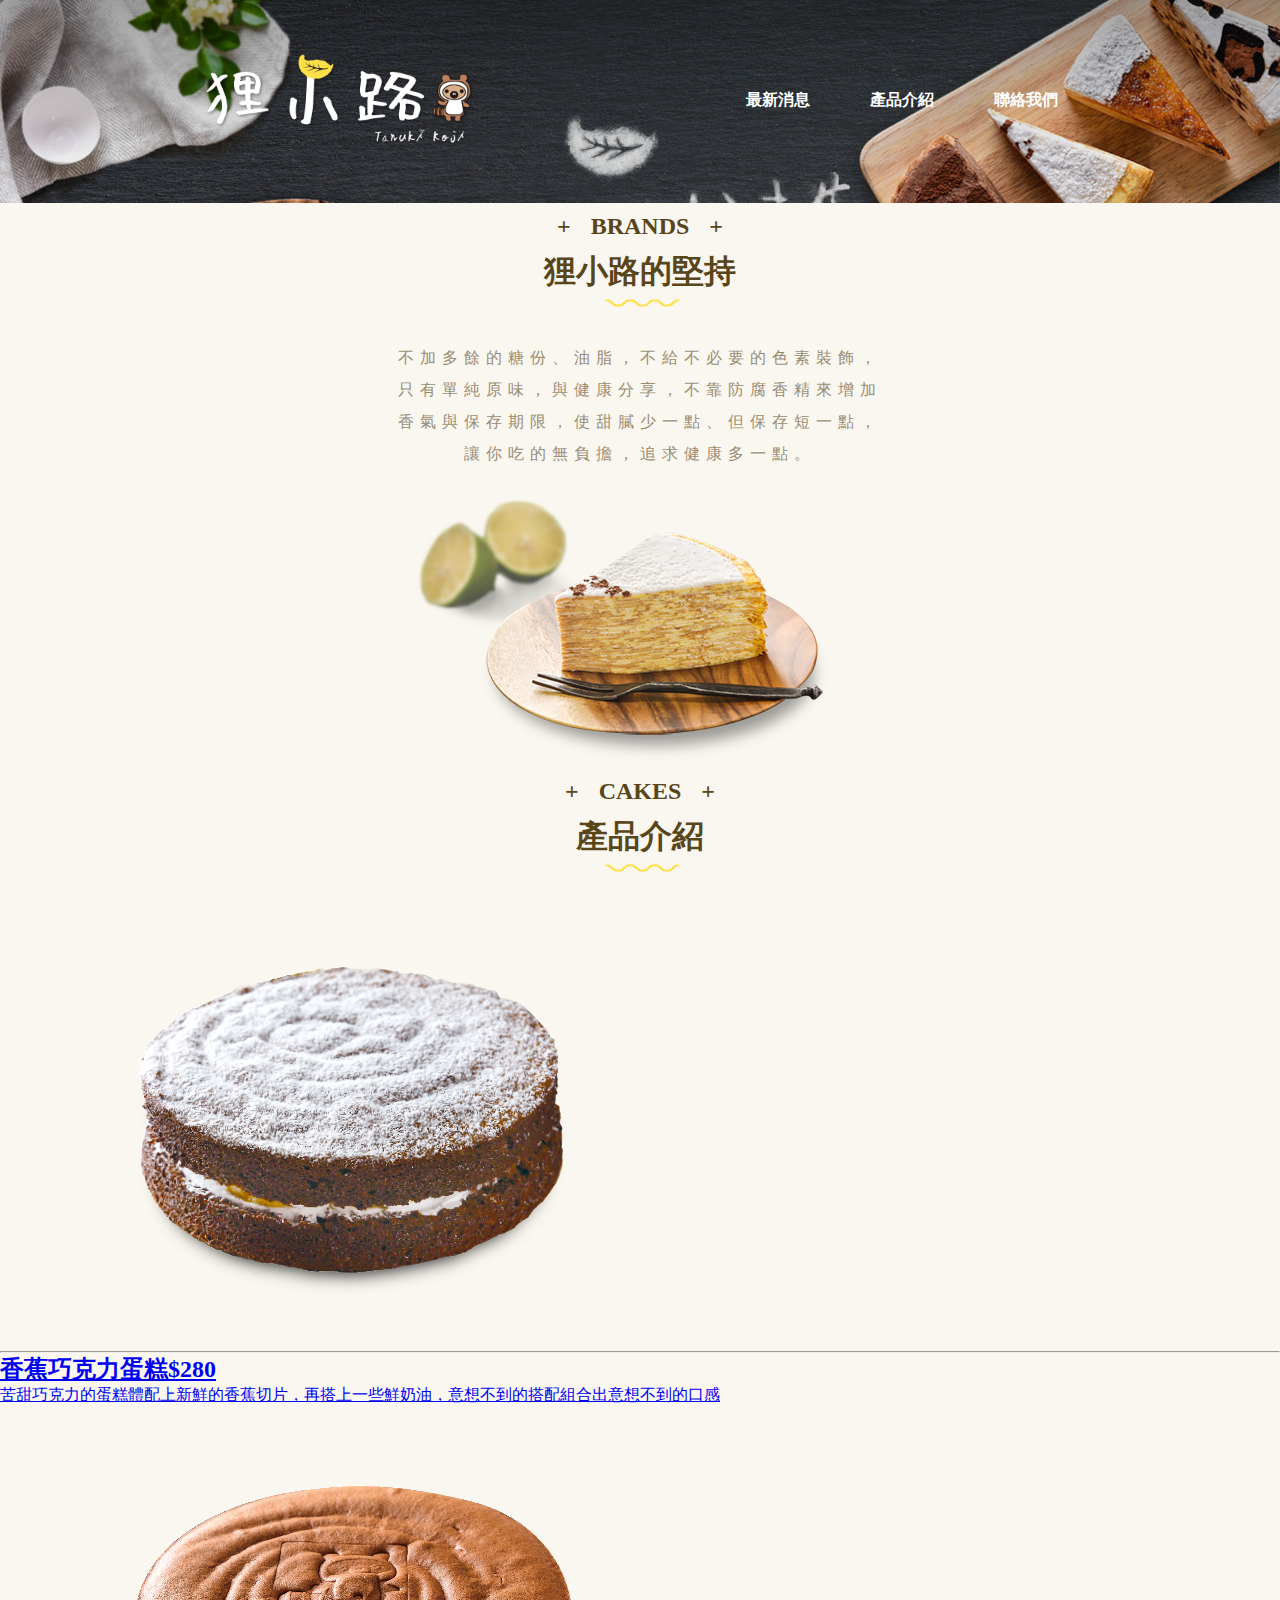
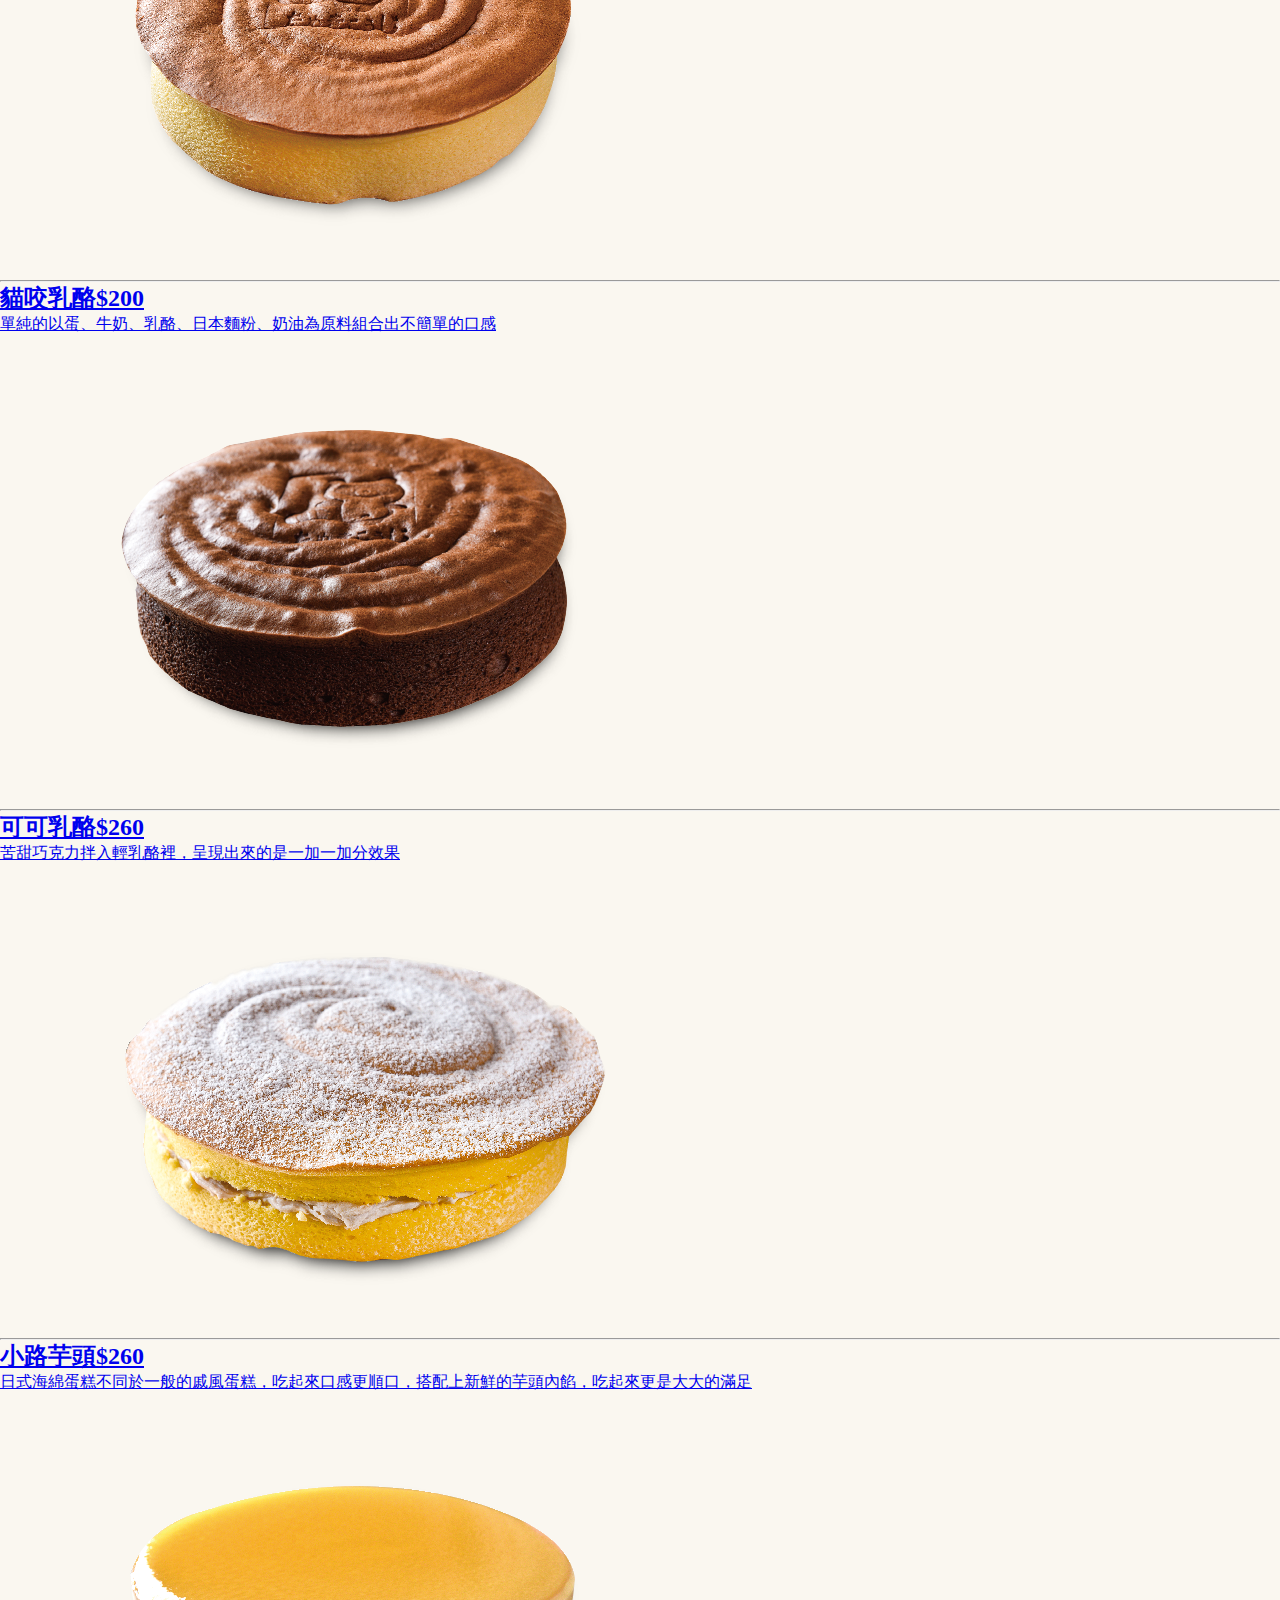
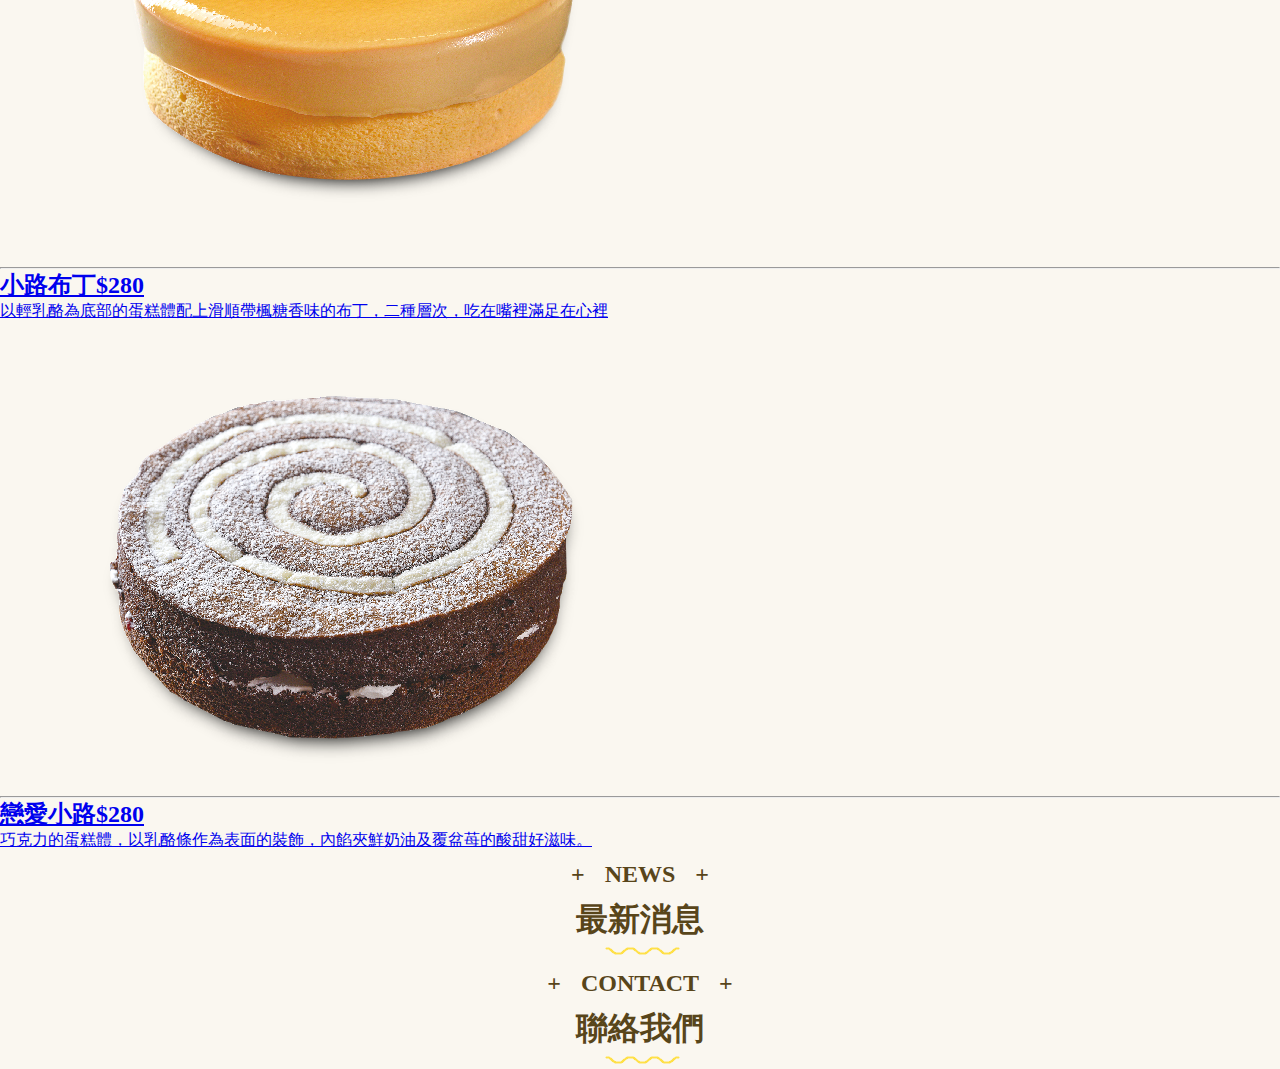
==== index.html @ f81218cc "照片" ====
<!DOCTYPE html>
<html lang="zh">
  <head>
    <meta charset="UTF-8"/>
    <title>狸小路 | 首頁</title>
    <link rel="stylesheet" href="style.css"/>
  </head>
  <body>
    <div id="banner">
      <nav><img src="imgs/LOGO.png" alt="狸小路 LOGO" id="logo"/>
        <div id="link"><a href="#">最新消息</a><a href="#">產品介紹</a><a href="#">聯絡我們</a></div>
      </nav>
    </div>
    <section id="brands">
      <div class="title-box">
        <h2 class="title">BRANDS</h2>
        <h1>狸小路的堅持</h1><img src="imgs/line.png" alt="線條"/>
      </div>
      <p>不加多餘的糖份、油脂，不給不必要的色素裝飾，只有單純原味，與健康分享，不靠防腐香精來增加香氣與保存期限，使甜膩少一點、但保存短一點，讓你吃的無負擔，追求健康多一點。</p><img src="imgs/brands.png" alt="狸小路 產品"/>
    </section>
    <div class="title-box">
      <h2 class="title">CAKES</h2>
      <h1>產品介紹</h1><img src="imgs/line.png" alt="線條"/>
    </div>
    <section id="product">
      <div class="product-box"><a href="#"><img src="imgs/cake01.png" alt="產品 照片"/>
          <hr/>
          <h2>香蕉巧克力蛋糕$280</h2>
          <p>苦甜巧克力的蛋糕體配上新鮮的香蕉切片，再搭上一些鮮奶油，意想不到的搭配組合出意想不到的口感</p></a></div>
      <div class="product-box"><a href="#"><img src="imgs/cake02.png" alt="產品 照片"/>
          <hr/>
          <h2>貓咬乳酪$200</h2>
          <p>單純的以蛋、牛奶、乳酪、日本麵粉、奶油為原料組合出不簡單的口感</p></a></div>
      <div class="product-box"><a href="#"><img src="imgs/cake03.png" alt="產品 照片"/>
          <hr/>
          <h2>可可乳酪$260</h2>
          <p>苦甜巧克力拌入輕乳酪裡，呈現出來的是一加一加分效果</p></a></div>
      <div class="product-box"><a href="#"><img src="imgs/cake04.png" alt="產品 照片"/>
          <hr/>
          <h2>小路芋頭$260</h2>
          <p>日式海綿蛋糕不同於一般的戚風蛋糕，吃起來口感更順口，搭配上新鮮的芋頭內餡，吃起來更是大大的滿足</p></a></div>
      <div class="product-box"><a href="#"><img src="imgs/cake05.png" alt="產品 照片"/>
          <hr/>
          <h2>小路布丁$280</h2>
          <p>以輕乳酪為底部的蛋糕體配上滑順帶楓糖香味的布丁，二種層次，吃在嘴裡滿足在心裡</p></a></div>
      <div class="product-box"><a href="#"><img src="imgs/cake06.png" alt="產品 照片"/>
          <hr/>
          <h2>戀愛小路$280</h2>
          <p>巧克力的蛋糕體，以乳酪條作為表面的裝飾，內餡夾鮮奶油及覆盆苺的酸甜好滋味。</p></a></div>
    </section>
    <div class="title-box">
      <h2 class="title">NEWS</h2>
      <h1>最新消息</h1><img src="imgs/line.png" alt="線條"/>
    </div>
    <div class="title-box">
      <h2 class="title">CONTACT</h2>
      <h1>聯絡我們</h1><img src="imgs/line.png" alt="線條"/>
    </div>
  </body>
</html>
---- style.css ----
* {
    margin:0;
    padding:0;
    font-family: 微軟正黑體;
}
body{
    background-color: #faf7f0;
}
#banner {
    background-image: url(imgs/Banner.jpg);
    background-size: 100vw;
    background-repeat: no-repeat;
    width:100vw;
    /* calc 計算 -CSS 計算數字 +-*/ */
    height: calc(100vw / 2.2);
}
#logo{
    width: 300px;
}
#link{
    float:right;
    padding:40px 0;
}
#link a{
    color: #fff;
    text-decoration: none;
    /* 內距  上下 左右 */
    padding: 5px 30px;
    /* 字體粗細 0-900 */
    font-weight: 800;
}
/* 導覽列區塊 */
nav{
    width: 70%;
    margin: 0 auto;
    padding: 50px 0;
}
#link a:hover{
    background-color:#ffe048;
    color:black;
    transition:0.6s;
}
/* 品牌區塊 */
#brands{
    text-align: center;
    color:#58451a;    
}
#brands p {
    width: 500px;
    margin: 0 auto;
    padding: 30px;
    line-height: 2;
    /* 透明度 0-1 */
    opacity: 0.6;
    /* 字距 */
    letter-spacing: 6px;
}
/* 標題區塊 */
.title-box{
    text-align: center;
    color:#58451a;   
}
.title{
    font-size: 1.5em;
    padding:10px 0;
}
/* 伪元素 */
.title::before{
    content:"+";
    padding-right: 20px;
}
.title::after{
    content:"+";
    padding-left: 20px;
}
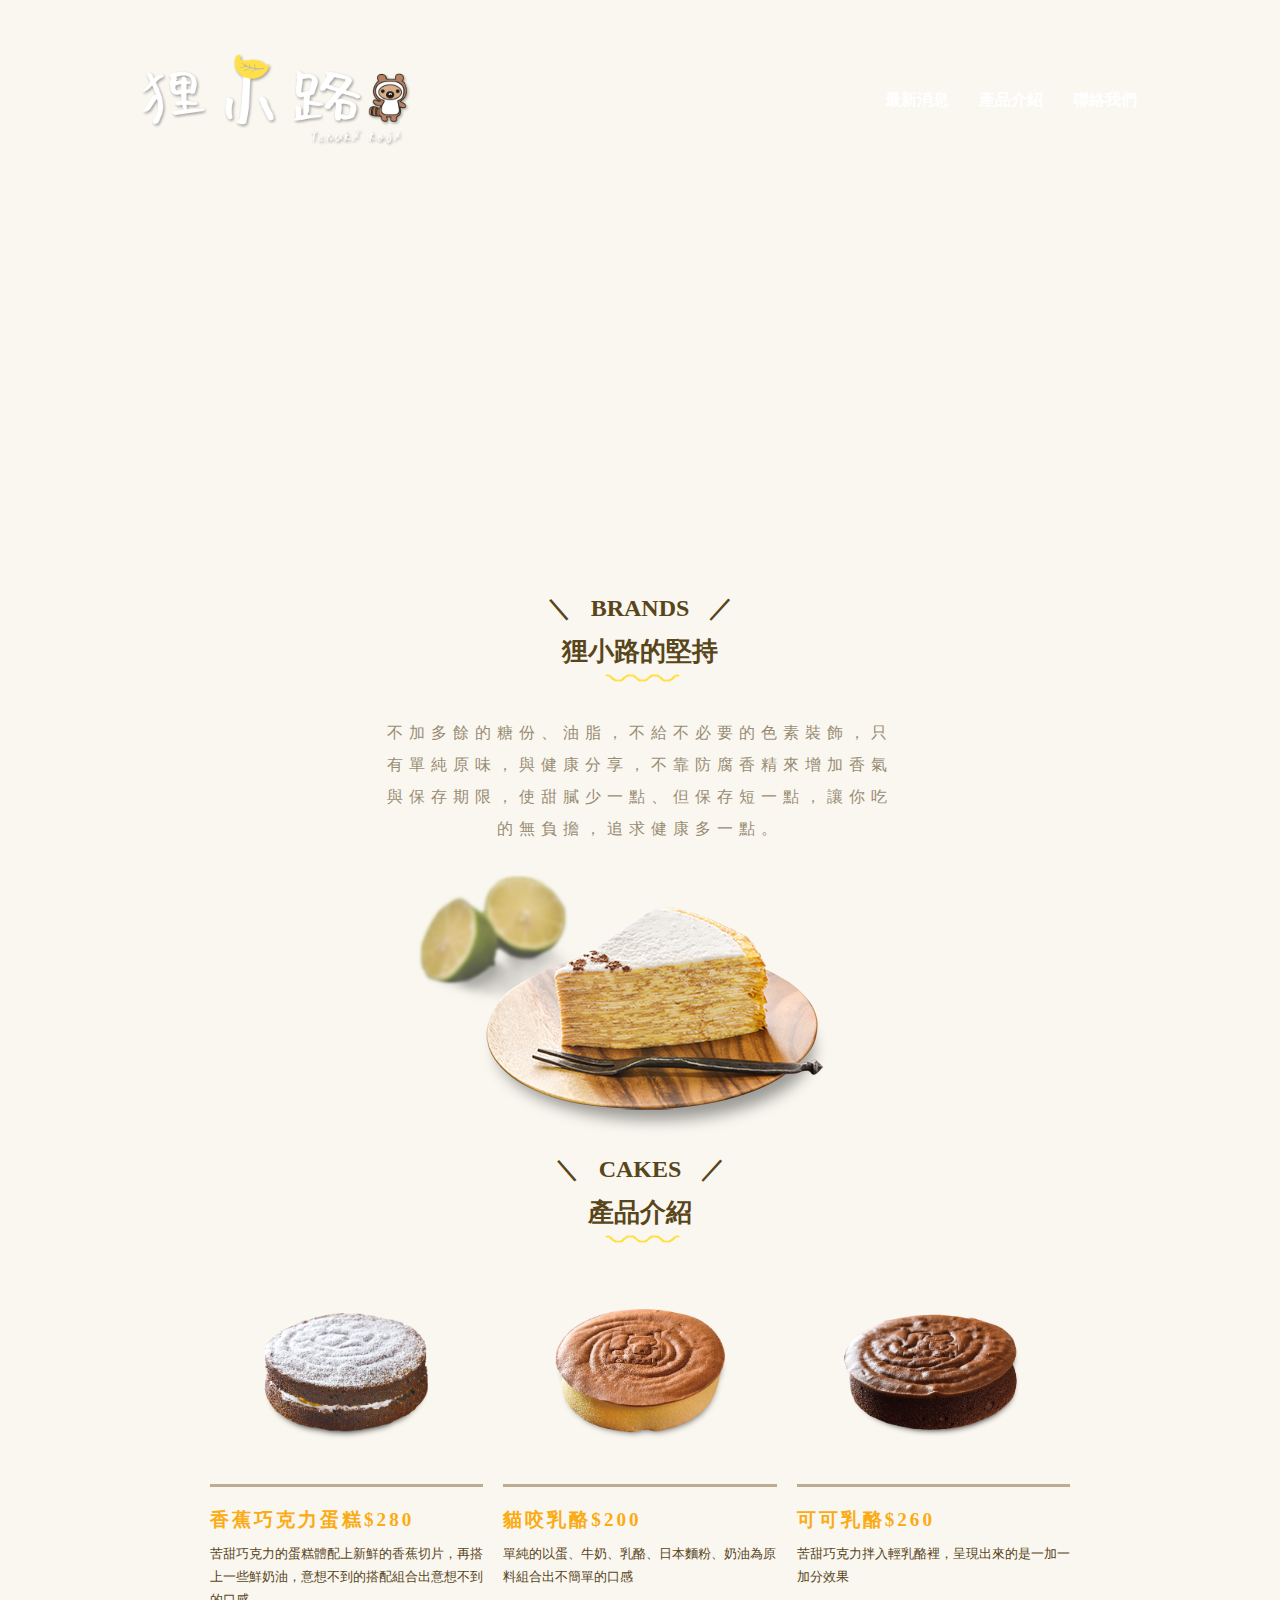
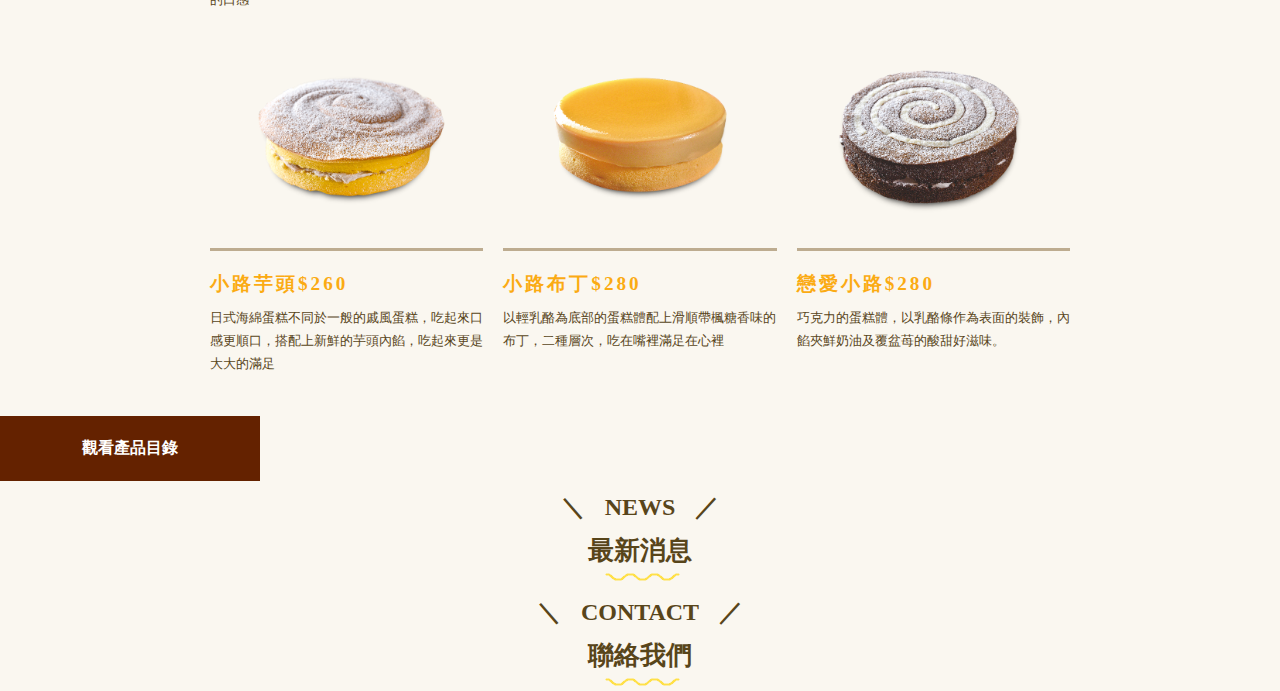
==== commit 36754c11: "觀看產品目錄" ====
--- a/index.html
+++ b/index.html
@@ -47,7 +47,7 @@
           <hr/>
           <h2>戀愛小路$280</h2>
           <p>巧克力的蛋糕體，以乳酪條作為表面的裝飾，內餡夾鮮奶油及覆盆苺的酸甜好滋味。</p></a></div>
-    </section>
+    </section><a class="btn-big" href="#">觀看產品目錄</a>
     <div class="title-box">
       <h2 class="title">NEWS</h2>
       <h1>最新消息</h1><img src="imgs/line.png" alt="線條"/>
--- a/style.css
+++ b/style.css
@@ -1,76 +1,148 @@
 * {
-    margin:0;
-    padding:0;
+    margin: 0;
+    padding: 0;
     font-family: 微軟正黑體;
+    box-sizing: border-box;
 }
-body{
+
+body {
     background-color: #faf7f0;
 }
+
 #banner {
-    background-image: url(imgs/Banner.jpg);
+    background-image: url(imgs/banner.jpg);
     background-size: 100vw;
+    /* bgr 背景圖片重複 */
     background-repeat: no-repeat;
-    width:100vw;
-    /* calc 計算 -CSS 計算數字 +-*/ */
+    width: 100vw;
+    /* calc 計算 - CSS 計算數字 + - * / */
     height: calc(100vw / 2.2);
+
+    overflow: hidden;
 }
-#logo{
+
+#logo {
     width: 300px;
 }
-#link{
-    float:right;
-    padding:40px 0;
+
+#link {
+    float: right;
+    padding: 40px 0;
 }
-#link a{
+
+#link a {
     color: #fff;
     text-decoration: none;
-    /* 內距  上下 左右 */
-    padding: 5px 30px;
-    /* 字體粗細 0-900 */
+    /* 內距：上下 左右 */
+    padding: 5px 15px;
+    /* 字體粗細 0 - 900 */
     font-weight: 800;
 }
+
+#link a:hover {
+    background-color: #ffe048;
+    color: black;
+    transition: 0.6s;
+}
+
 /* 導覽列區塊 */
-nav{
-    width: 70%;
+nav {
+    width: 80%;
     margin: 0 auto;
     padding: 50px 0;
 }
-#link a:hover{
-    background-color:#ffe048;
-    color:black;
-    transition:0.6s;
+
+/* 品牌區塊 */
+#brands {
+    text-align: center;
+    color: #58451a;
 }
-/* 品牌區塊 */
-#brands{
-    text-align: center;
-    color:#58451a;    
-}
+
 #brands p {
-    width: 500px;
+    width: 570px;
     margin: 0 auto;
     padding: 30px;
     line-height: 2;
-    /* 透明度 0-1 */
+    /* 透明度 0 - 1 */
     opacity: 0.6;
     /* 字距 */
     letter-spacing: 6px;
 }
+
+
 /* 標題區塊 */
-.title-box{
+.title-box {
     text-align: center;
-    color:#58451a;   
+    color: #58451a;
 }
-.title{
+.title {
     font-size: 1.5em;
-    padding:10px 0;
+    padding: 10px 0;
 }
-/* 伪元素 */
-.title::before{
-    content:"+";
+
+.title::before {
+    content: "＼";
     padding-right: 20px;
 }
-.title::after{
-    content:"+";
+
+.title::after {
+    content: "／";
     padding-left: 20px;
 }
 
+.title-box h1 {
+    font-size: 1.6em;
+}
+
+/* 產品區塊 */
+#product {
+    /* 顯示模式：格線 */
+    display: grid;
+    /* 格線-框架-欄位：欄位尺寸 欄位尺寸 欄位尺寸 */
+    grid-template-columns: auto auto auto;
+    /* 格線-間隙 */
+    grid-gap: 20px;
+    padding:30px;
+    width:920px;
+    margin:0 auto;
+}
+
+#product img {
+    width: 100%;
+}
+.product-box a{
+    text-decoration: none;    
+}
+.product-box h2{
+    color:#fbab13;
+    letter-spacing: 3px;
+    font-size: 1.2em;
+}
+.product-box hr{
+    height:3px;
+    background-color: #bdac90;
+    border:0;
+    margin:20px 0;
+}
+.product-box p{
+    color: #58451a;
+    font-size: 0.8em;
+    padding: 10px 0;
+    line-height: 1.8;
+}
+/* 按鈕效果 */
+/* a 行內元素 不能調寬高 */
+.btn-big{
+    display:inline-block;
+    background-color: #642200;
+    color:#fff;
+    text-decoration: none;
+    padding:20px 80px;
+    transition: 0.8s;
+    font-weight: 900;
+    border: 2px solid #642200;
+}
+.btn-big:hover{
+    background-color:transparent;
+    color:#642200;
+}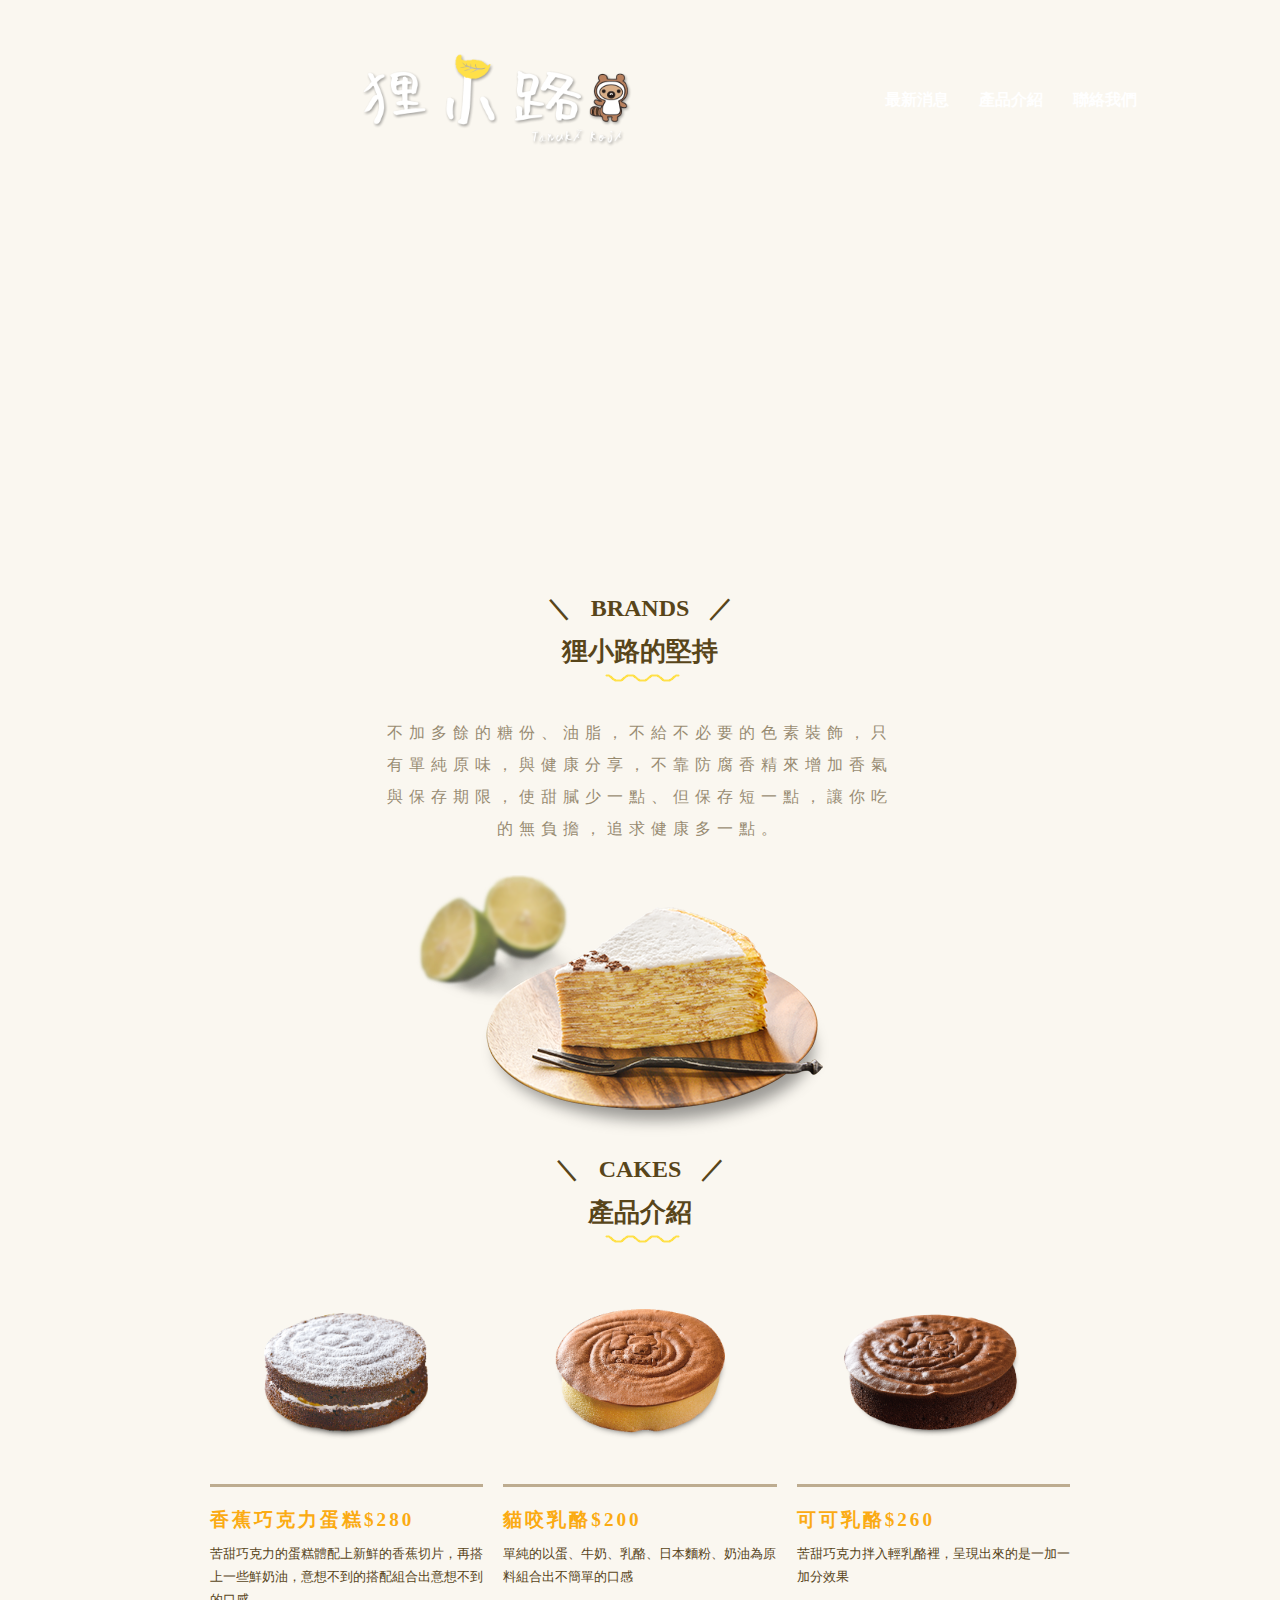
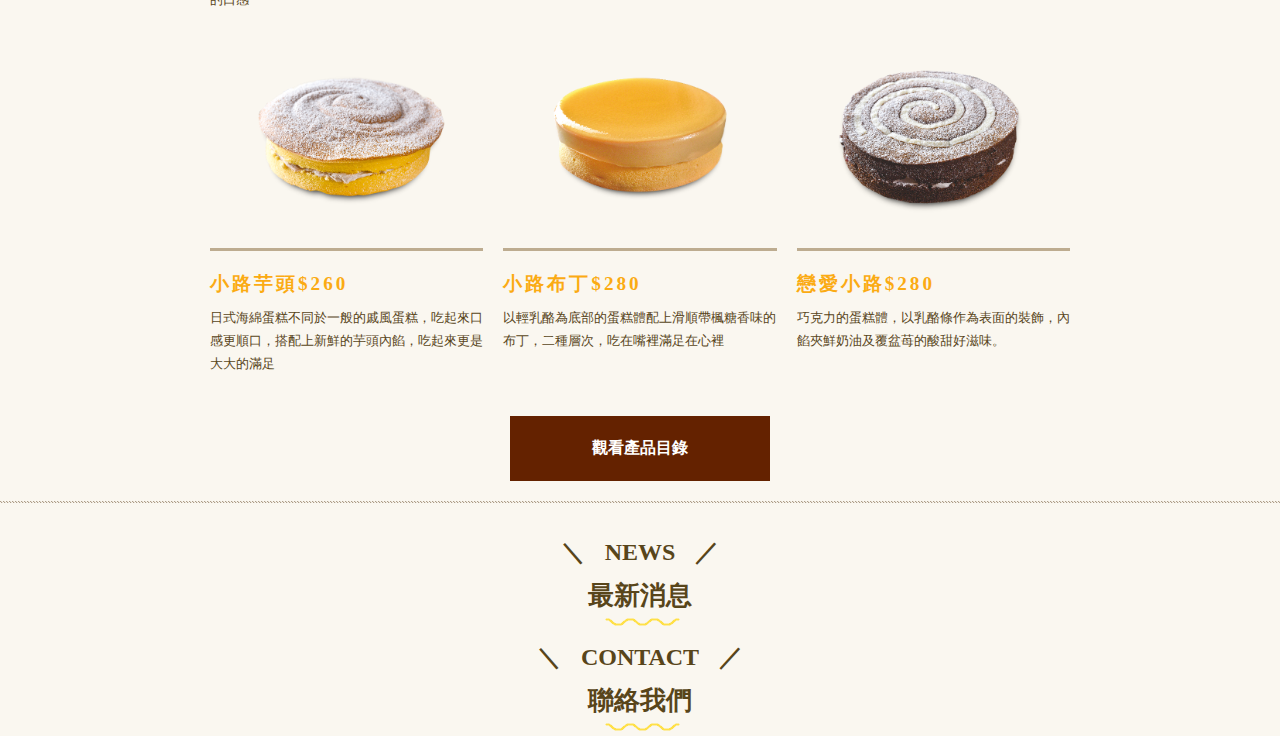
==== commit 0f045353: "線" ====
--- a/index.html
+++ b/index.html
@@ -48,6 +48,7 @@
           <h2>戀愛小路$280</h2>
           <p>巧克力的蛋糕體，以乳酪條作為表面的裝飾，內餡夾鮮奶油及覆盆苺的酸甜好滋味。</p></a></div>
     </section><a class="btn-big" href="#">觀看產品目錄</a>
+    <div class="small-line"></div>
     <div class="title-box">
       <h2 class="title">NEWS</h2>
       <h1>最新消息</h1><img src="imgs/line.png" alt="線條"/>
--- a/style.css
+++ b/style.css
@@ -7,6 +7,7 @@
 
 body {
     background-color: #faf7f0;
+    text-align: center;
 }
 
 #banner {
@@ -105,6 +106,7 @@
     padding:30px;
     width:920px;
     margin:0 auto;
+    text-align: left;
 }
 
 #product img {
@@ -145,4 +147,11 @@
 .btn-big:hover{
     background-color:transparent;
     color:#642200;
+}
+.small-line{
+    background-image: url(imgs/small-line.png);
+    height:5px;
+    background-repeat: repeat-x;
+    margin:20px 0 20px 0;
+
 }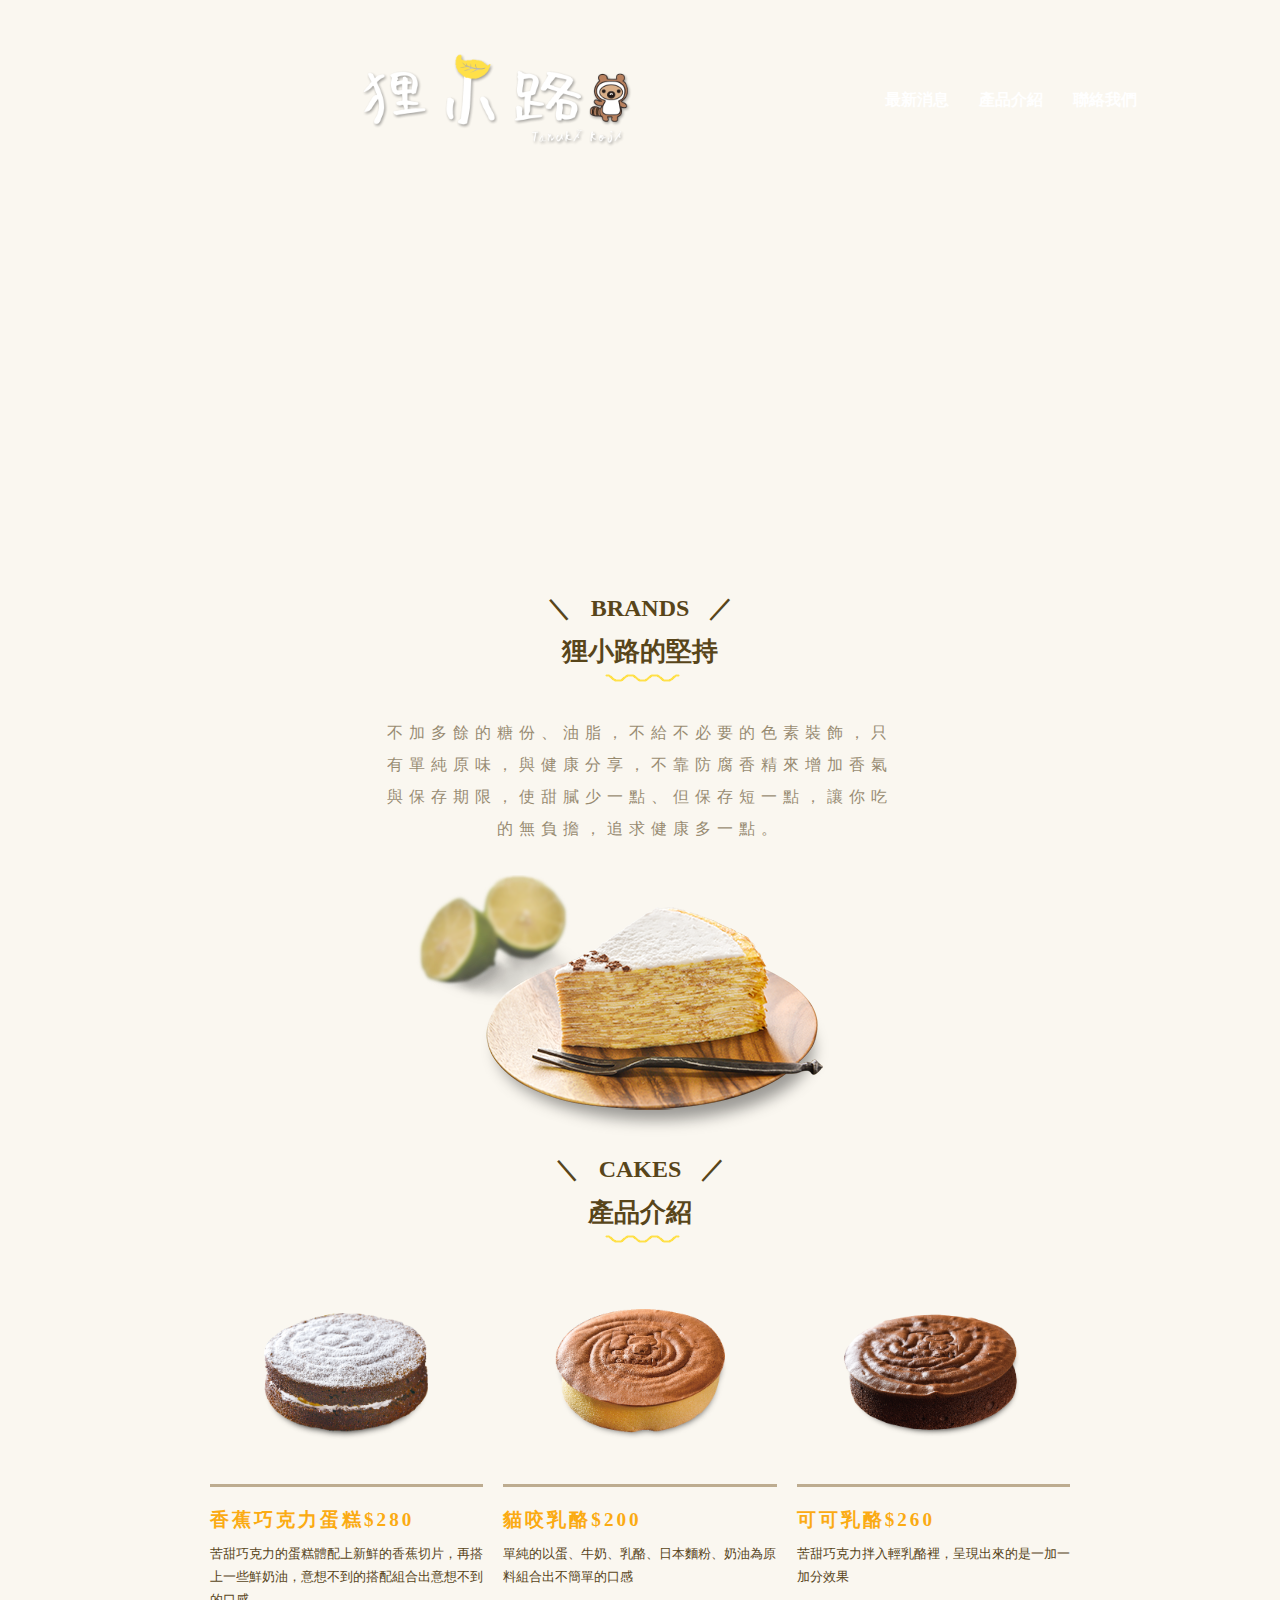
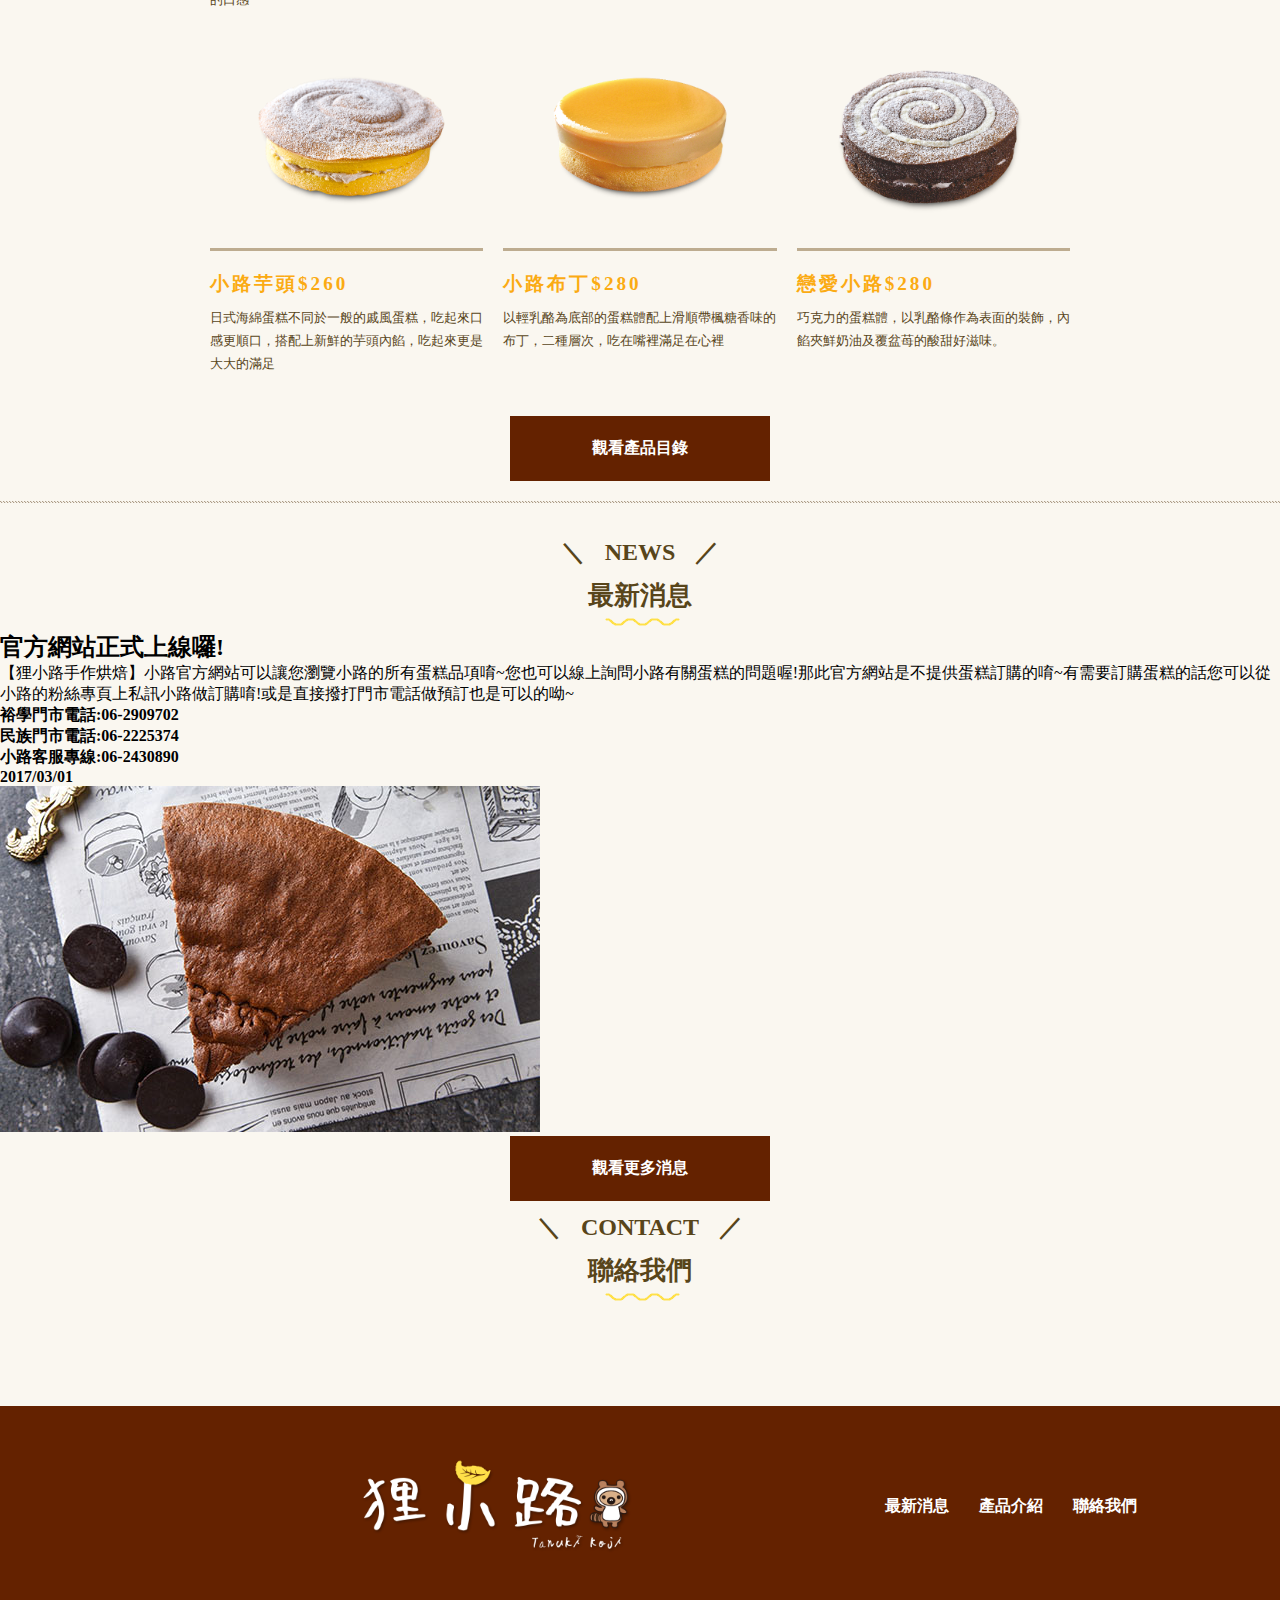
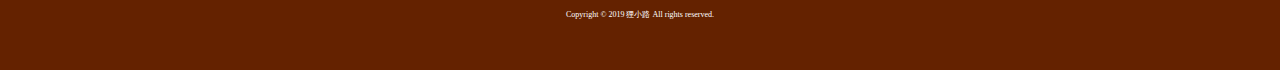
==== commit 1cf8ced7: "最新消息" ====
--- a/index.html
+++ b/index.html
@@ -4,11 +4,12 @@
     <meta charset="UTF-8"/>
     <title>狸小路 | 首頁</title>
     <link rel="stylesheet" href="style.css"/>
+    <link rel="shortcut icon" href="imgs/icon.png" type="image/x-icon"/>
   </head>
   <body>
     <div id="banner">
-      <nav><img src="imgs/LOGO.png" alt="狸小路 LOGO" id="logo"/>
-        <div id="link"><a href="#">最新消息</a><a href="#">產品介紹</a><a href="#">聯絡我們</a></div>
+      <nav><img class="logo" src="imgs/LOGO.png" alt="狸小路 LOGO"/>
+        <div class="link"><a href="#">最新消息</a><a href="#">產品介紹</a><a href="#">聯絡我們</a></div>
       </nav>
     </div>
     <section id="brands">
@@ -53,9 +54,23 @@
       <h2 class="title">NEWS</h2>
       <h1>最新消息</h1><img src="imgs/line.png" alt="線條"/>
     </div>
+    <div id="news">
+      <h2>官方網站正式上線囉!</h2>
+      <p>【狸小路手作烘焙】小路官方網站可以讓您瀏覽小路的所有蛋糕品項唷~您也可以線上詢問小路有關蛋糕的問題喔!那此官方網站是不提供蛋糕訂購的唷~有需要訂購蛋糕的話您可以從小路的粉絲專頁上私訊小路做訂購唷!或是直接撥打門市電話做預訂也是可以的呦~</p>
+      <h4>裕學門市電話:06-2909702</h4>
+      <h4>民族門市電話:06-2225374</h4>
+      <h4>小路客服專線:06-2430890</h4>
+      <h4>2017/03/01</h4><img src="imgs/news.jpg" alt="最新消息"/>
+    </div><a class="btn-big" href="#">觀看更多消息</a>
     <div class="title-box">
       <h2 class="title">CONTACT</h2>
       <h1>聯絡我們</h1><img src="imgs/line.png" alt="線條"/>
     </div>
+    <footer>
+      <nav><img class="logo" src="imgs/LOGO.png" alt="狸小路 LOGO"/>
+        <div class="link"><a href="#">最新消息</a><a href="#">產品介紹</a><a href="#">聯絡我們</a></div>
+        <div id="copy">Copyright &copy; 2019 狸小路 All rights reserved.</div>
+      </nav>
+    </footer>
   </body>
 </html>--- a/style.css
+++ b/style.css
@@ -22,16 +22,16 @@
     overflow: hidden;
 }
 
-#logo {
+.logo {
     width: 300px;
 }
 
-#link {
+.link {
     float: right;
     padding: 40px 0;
 }
 
-#link a {
+.link a {
     color: #fff;
     text-decoration: none;
     /* 內距：上下 左右 */
@@ -40,7 +40,7 @@
     font-weight: 800;
 }
 
-#link a:hover {
+.link a:hover {
     background-color: #ffe048;
     color: black;
     transition: 0.6s;
@@ -154,4 +154,23 @@
     background-repeat: repeat-x;
     margin:20px 0 20px 0;
 
+}
+#news{
+    text-align: left;
+    display:inline-block;
+}
+#news img{
+    display:inline-block;
+    
+
+}
+footer{
+    background-color:#642200;
+    color:#fff;
+    margin-top:100px;
+}
+footer #copy{
+    padding-top:50px;
+    font-size:0.5em;
+    text-align: center;
 }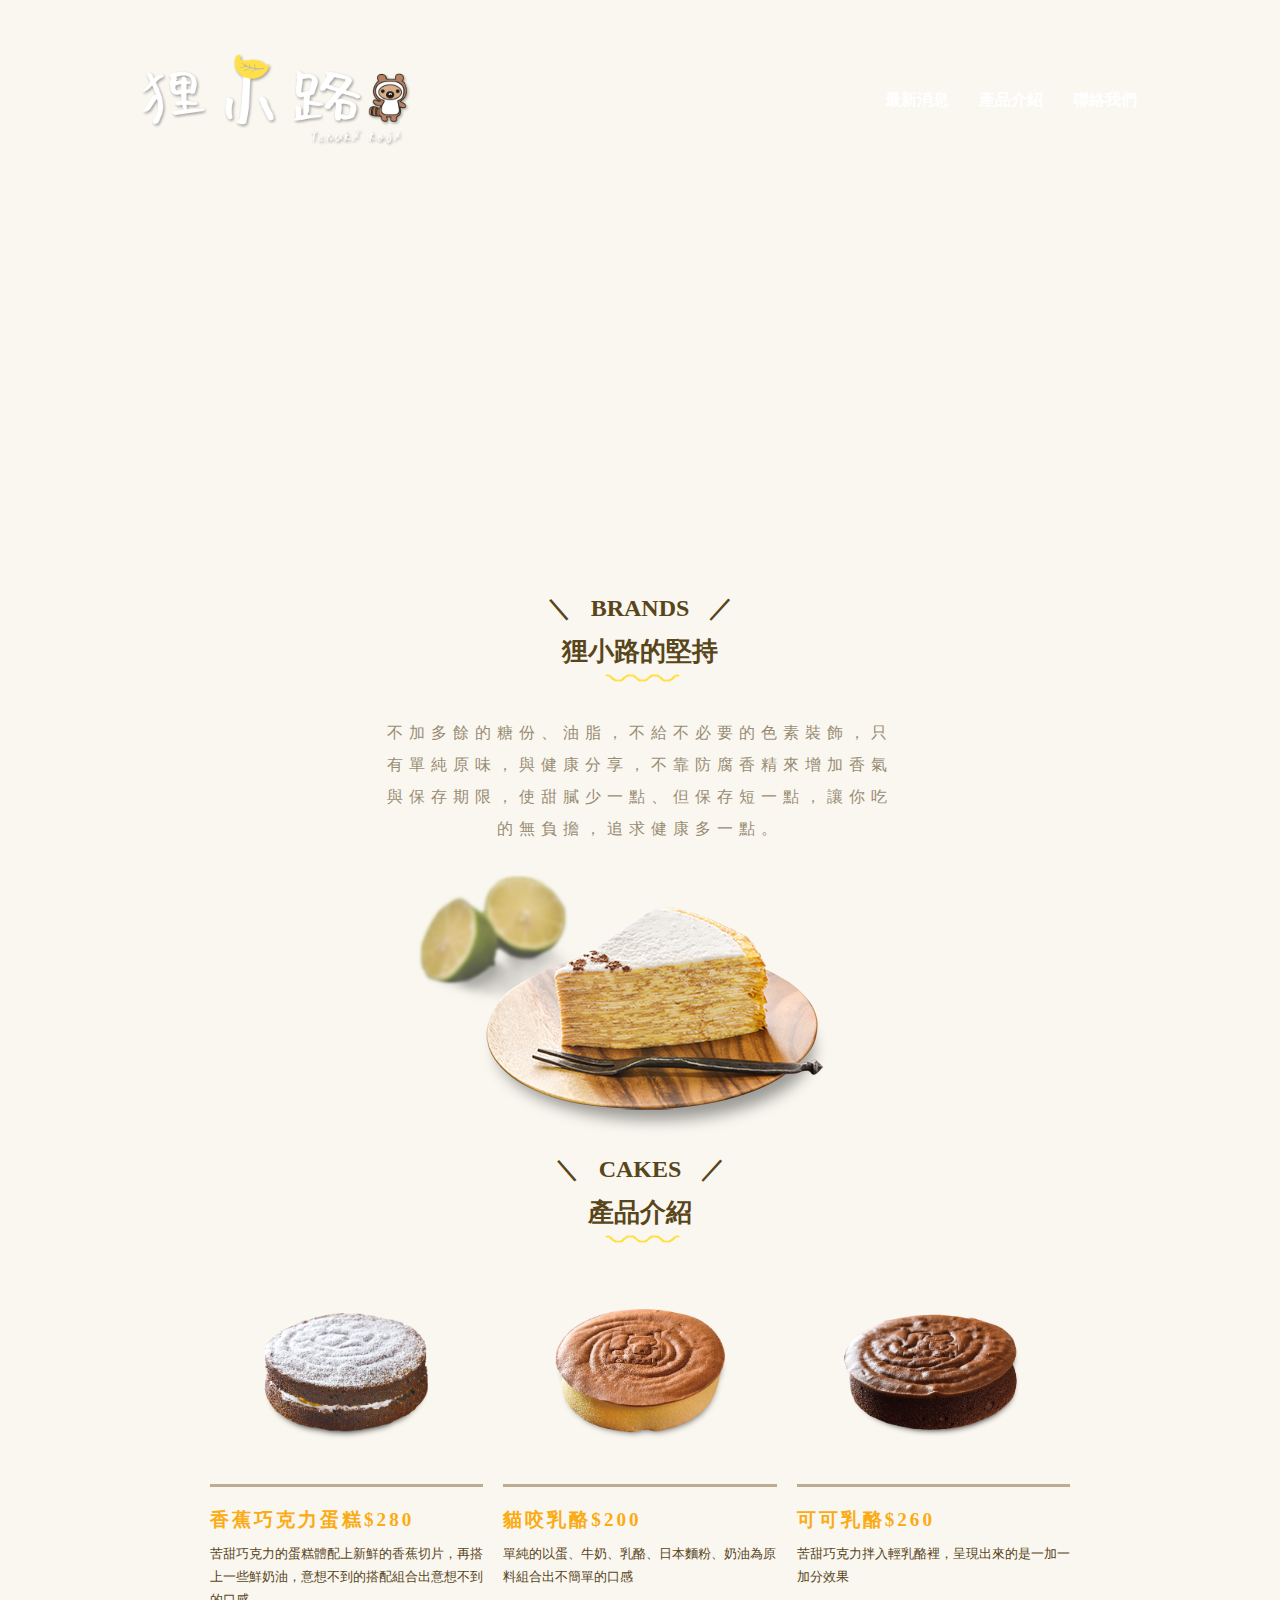
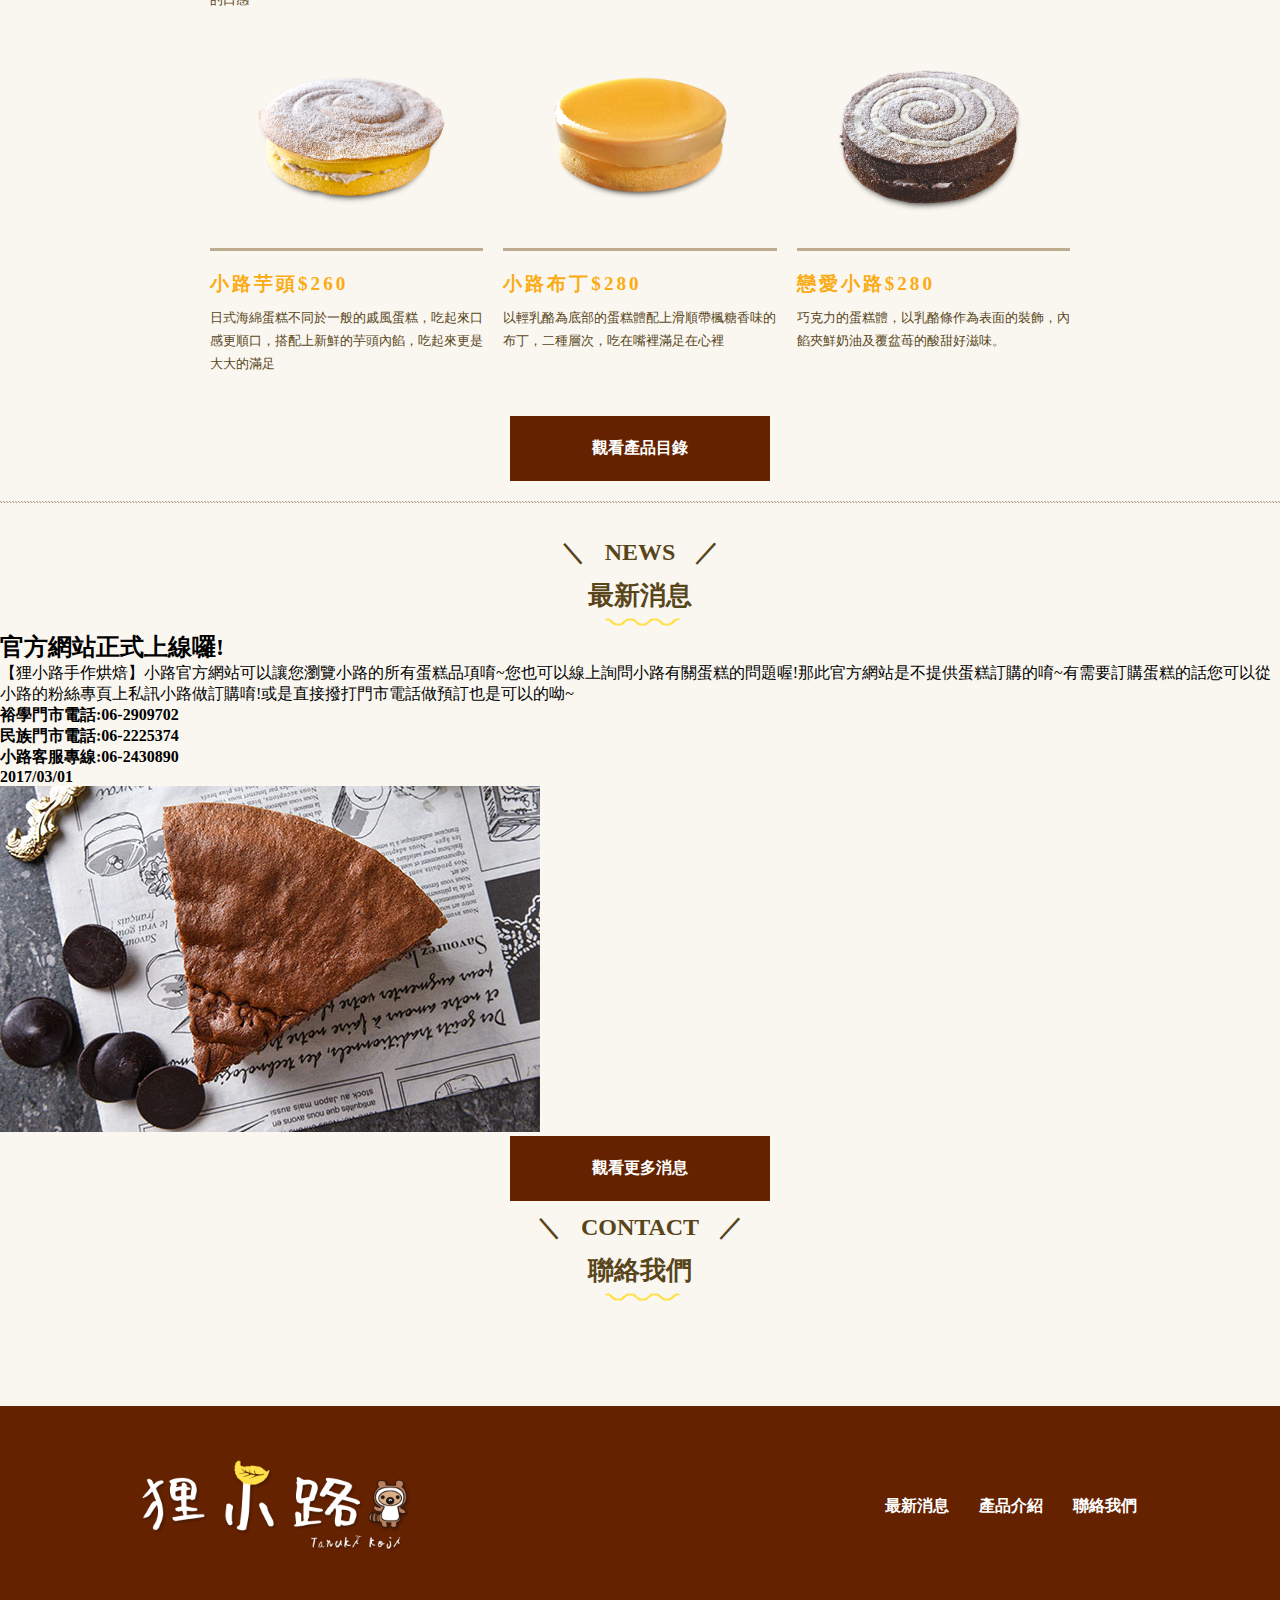
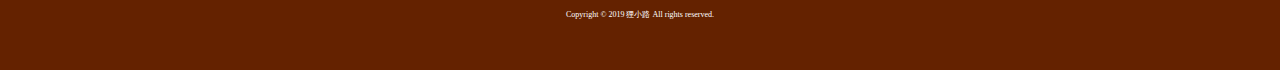
==== commit 051ce83d: "圖" ====
--- a/index.html
+++ b/index.html
@@ -8,8 +8,8 @@
   </head>
   <body>
     <div id="banner">
-      <nav><img class="logo" src="imgs/LOGO.png" alt="狸小路 LOGO"/>
-        <div class="link"><a href="#">最新消息</a><a href="#">產品介紹</a><a href="#">聯絡我們</a></div>
+      <nav><a href="index.html"><img class="logo" src="imgs/LOGO.png" alt="狸小路 LOGO"/></a>
+        <div class="link"><a href="new.html">最新消息</a><a href="product.html">產品介紹</a><a href="contact.html">聯絡我們</a></div>
       </nav>
     </div>
     <section id="brands">
@@ -66,6 +66,9 @@
       <h2 class="title">CONTACT</h2>
       <h1>聯絡我們</h1><img src="imgs/line.png" alt="線條"/>
     </div>
+    <section id="contact">
+      <div id="contact-box"></div>
+    </section>
     <footer>
       <nav><img class="logo" src="imgs/LOGO.png" alt="狸小路 LOGO"/>
         <div class="link"><a href="#">最新消息</a><a href="#">產品介紹</a><a href="#">聯絡我們</a></div>
--- a/style.css
+++ b/style.css
@@ -51,6 +51,7 @@
     width: 80%;
     margin: 0 auto;
     padding: 50px 0;
+    text-align: left;
 }
 
 /* 品牌區塊 */
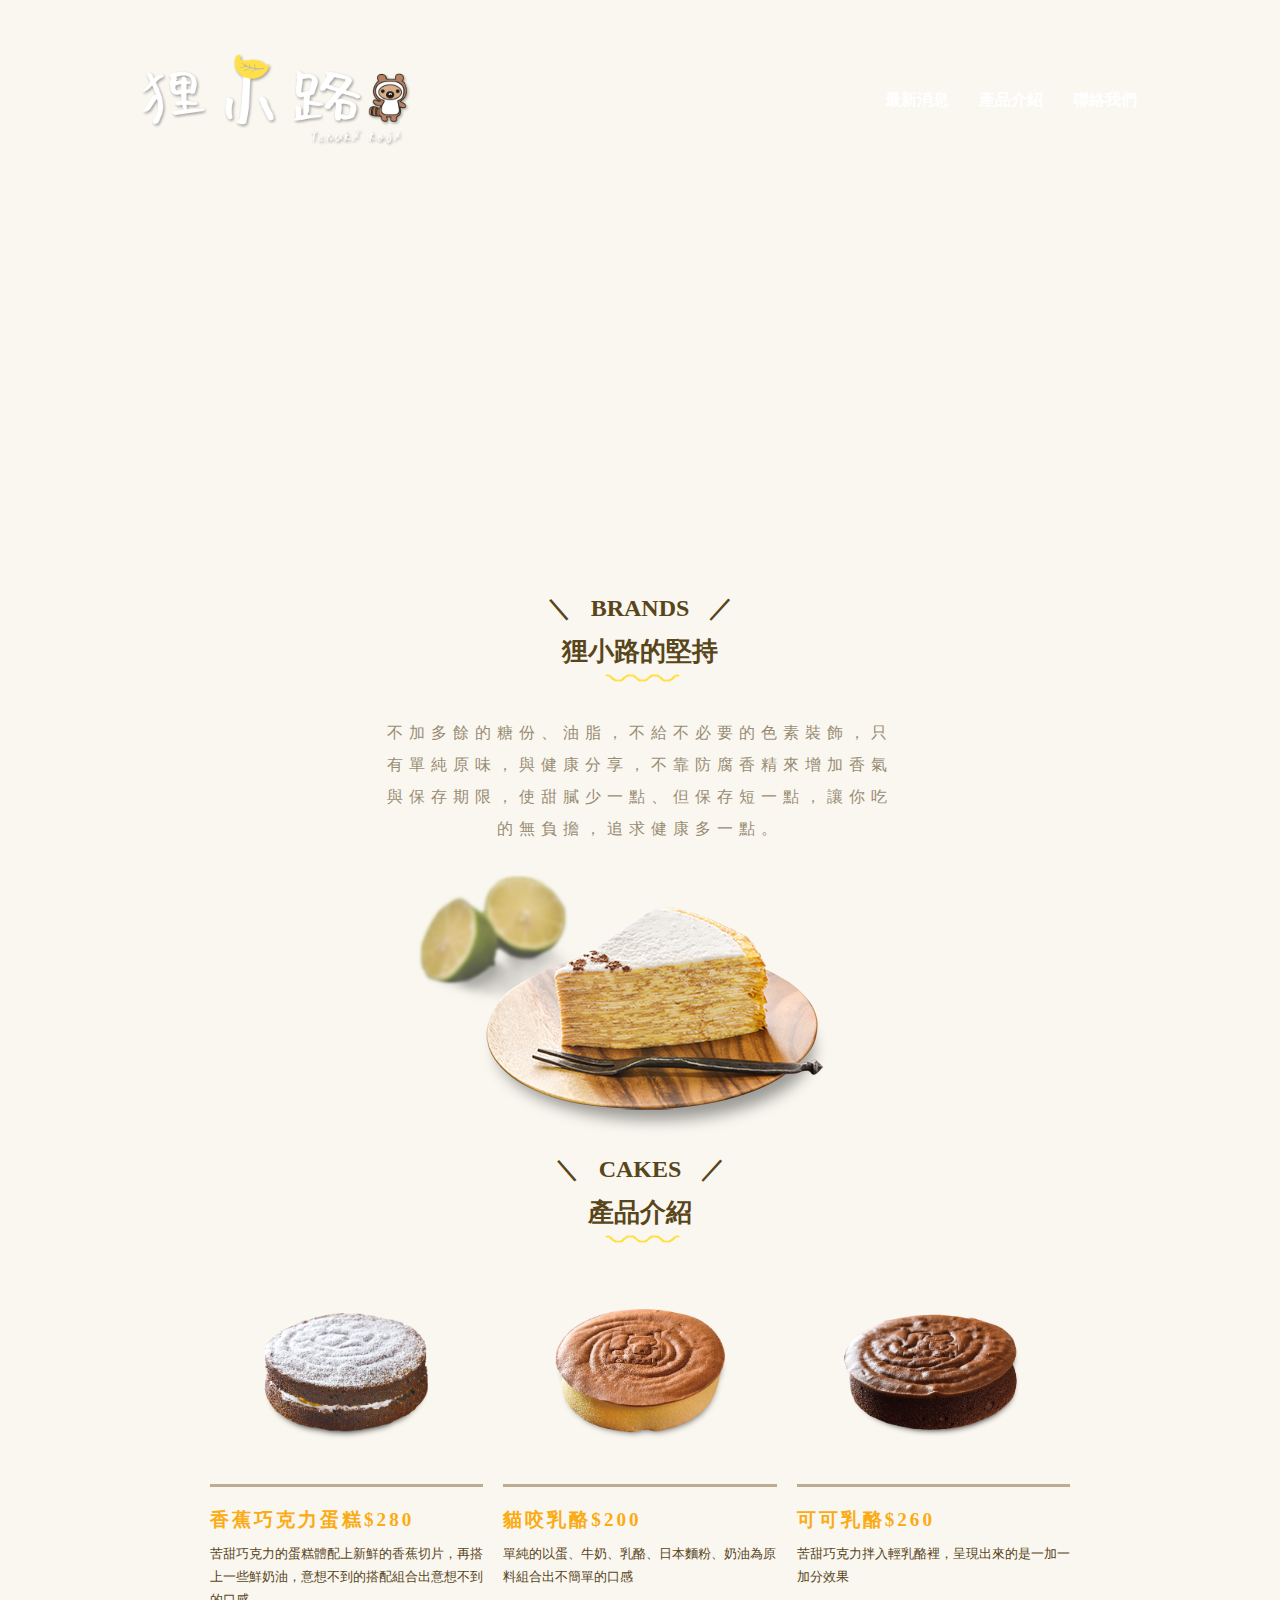
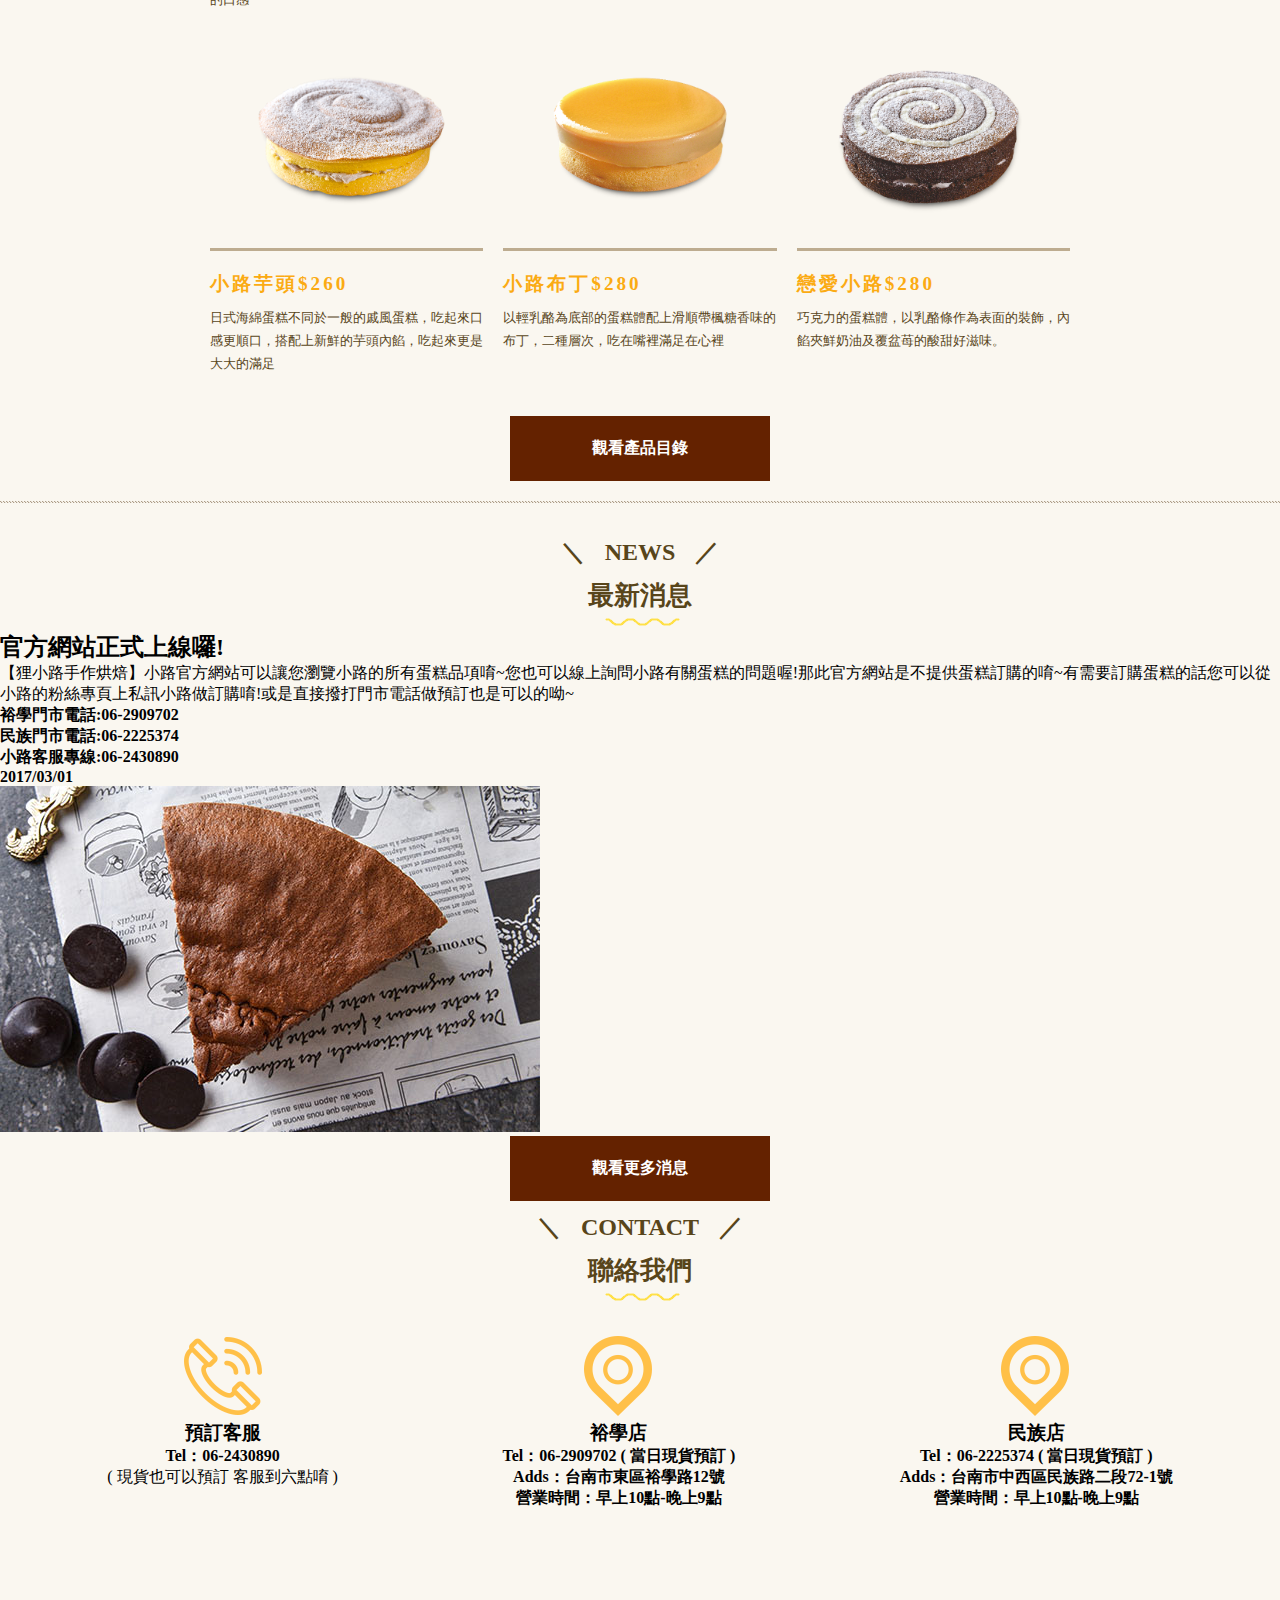
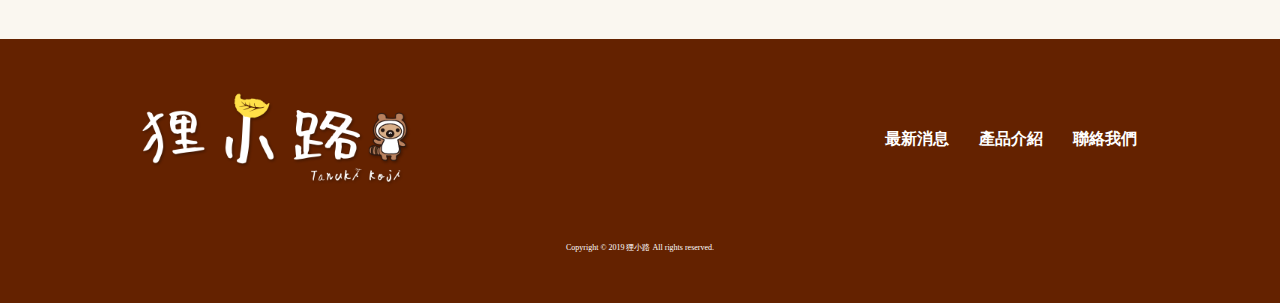
==== commit 28c0dc4f: "rwd" ====
--- a/index.html
+++ b/index.html
@@ -2,6 +2,7 @@
 <html lang="zh">
   <head>
     <meta charset="UTF-8"/>
+    <meta name="viewport" content="width=device-width, initial-scale=1.0, user-scalable=no"/>
     <title>狸小路 | 首頁</title>
     <link rel="stylesheet" href="style.css"/>
     <link rel="shortcut icon" href="imgs/icon.png" type="image/x-icon"/>
@@ -67,7 +68,23 @@
       <h1>聯絡我們</h1><img src="imgs/line.png" alt="線條"/>
     </div>
     <section id="contact">
-      <div id="contact-box"></div>
+      <div class="contact-box"><img src="imgs/phone.png" alt="預訂客服"/>
+        <h3>預訂客服</h3>
+        <h4>Tel：06-2430890</h4>
+        <p>( 現貨也可以預訂 客服到六點唷 )</p>
+      </div>
+      <div class="contact-box"><img src="imgs/location.png" alt="裕學店"/>
+        <h3>裕學店</h3>
+        <h4>Tel：06-2909702 ( 當日現貨預訂 )</h4>
+        <h4>Adds：台南市東區裕學路12號</h4>
+        <h4>營業時間：早上10點-晚上9點</h4>
+      </div>
+      <div class="contact-box"><img src="imgs/location.png" alt="民族店"/>
+        <h3>民族店</h3>
+        <h4>Tel：06-2225374 ( 當日現貨預訂 )</h4>
+        <h4>Adds：台南市中西區民族路二段72-1號</h4>
+        <h4>營業時間：早上10點-晚上9點</h4>
+      </div>
     </section>
     <footer>
       <nav><img class="logo" src="imgs/LOGO.png" alt="狸小路 LOGO"/>
--- a/style.css
+++ b/style.css
@@ -165,6 +165,17 @@
     
 
 }
+#contact{
+    /* 顯示模式：格線 */
+    display: grid;
+    /* 格線-框架-欄位：欄位尺寸 欄位尺寸 欄位尺寸 */
+    grid-template-columns: auto auto auto;
+    /* 格線-間隙 */
+    grid-gap: 10px;
+    padding:30px;
+    margin:0 auto;
+    text-align: center;
+}
 footer{
     background-color:#642200;
     color:#fff;
@@ -174,4 +185,22 @@
     padding-top:50px;
     font-size:0.5em;
     text-align: center;
-}+}
+/* RWD */
+/*當螢幕大於等於 1024 像素 桌機 */
+@media screen and (min-width:1024px){
+}
+/*當螢幕小於等於 1023 像素 平板 */
+@media screen and (max-width:1023px){
+  
+  #product{
+    grid-template-columns: 1fr 1fr ;
+  }
+}
+/*當螢幕小於等於 767 像素 手機 */
+@media screen and (max-width:767px){
+  
+  #product{
+    grid-template-columns: 1fr ;
+  }
+}
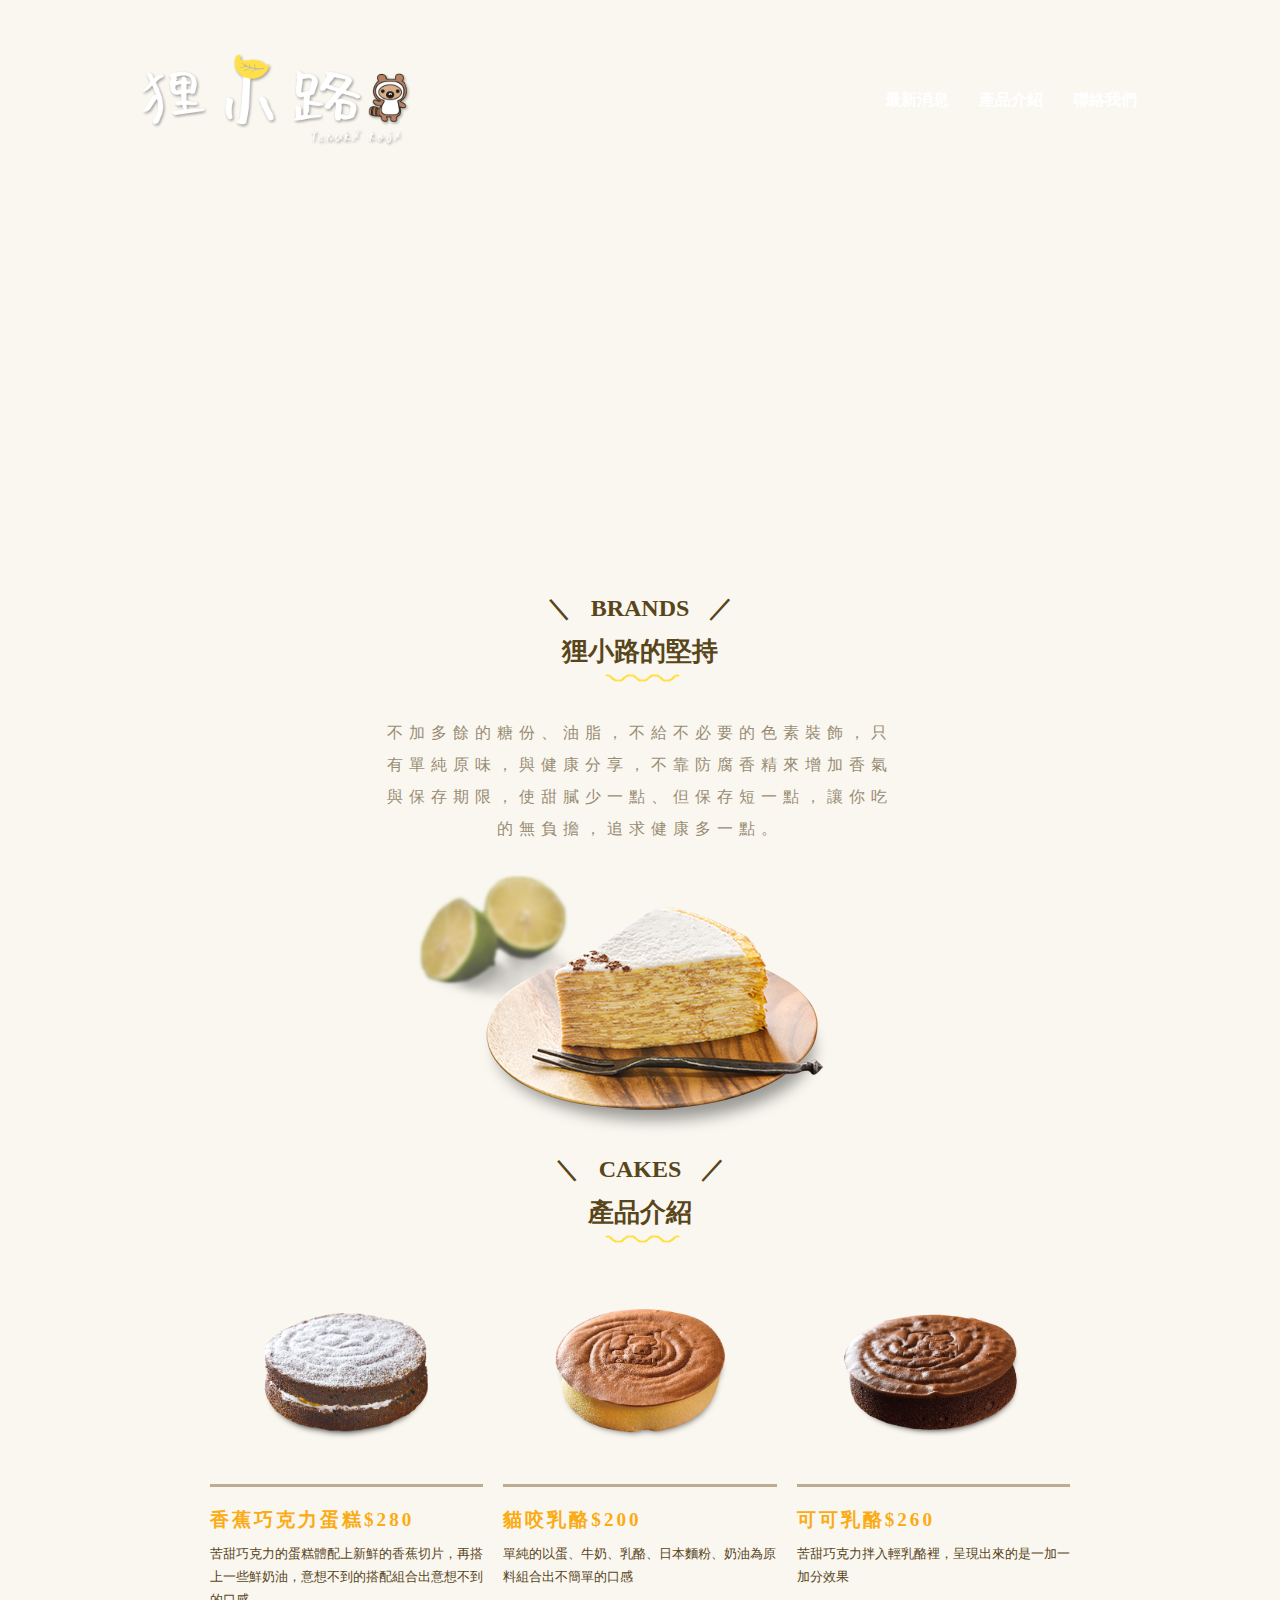
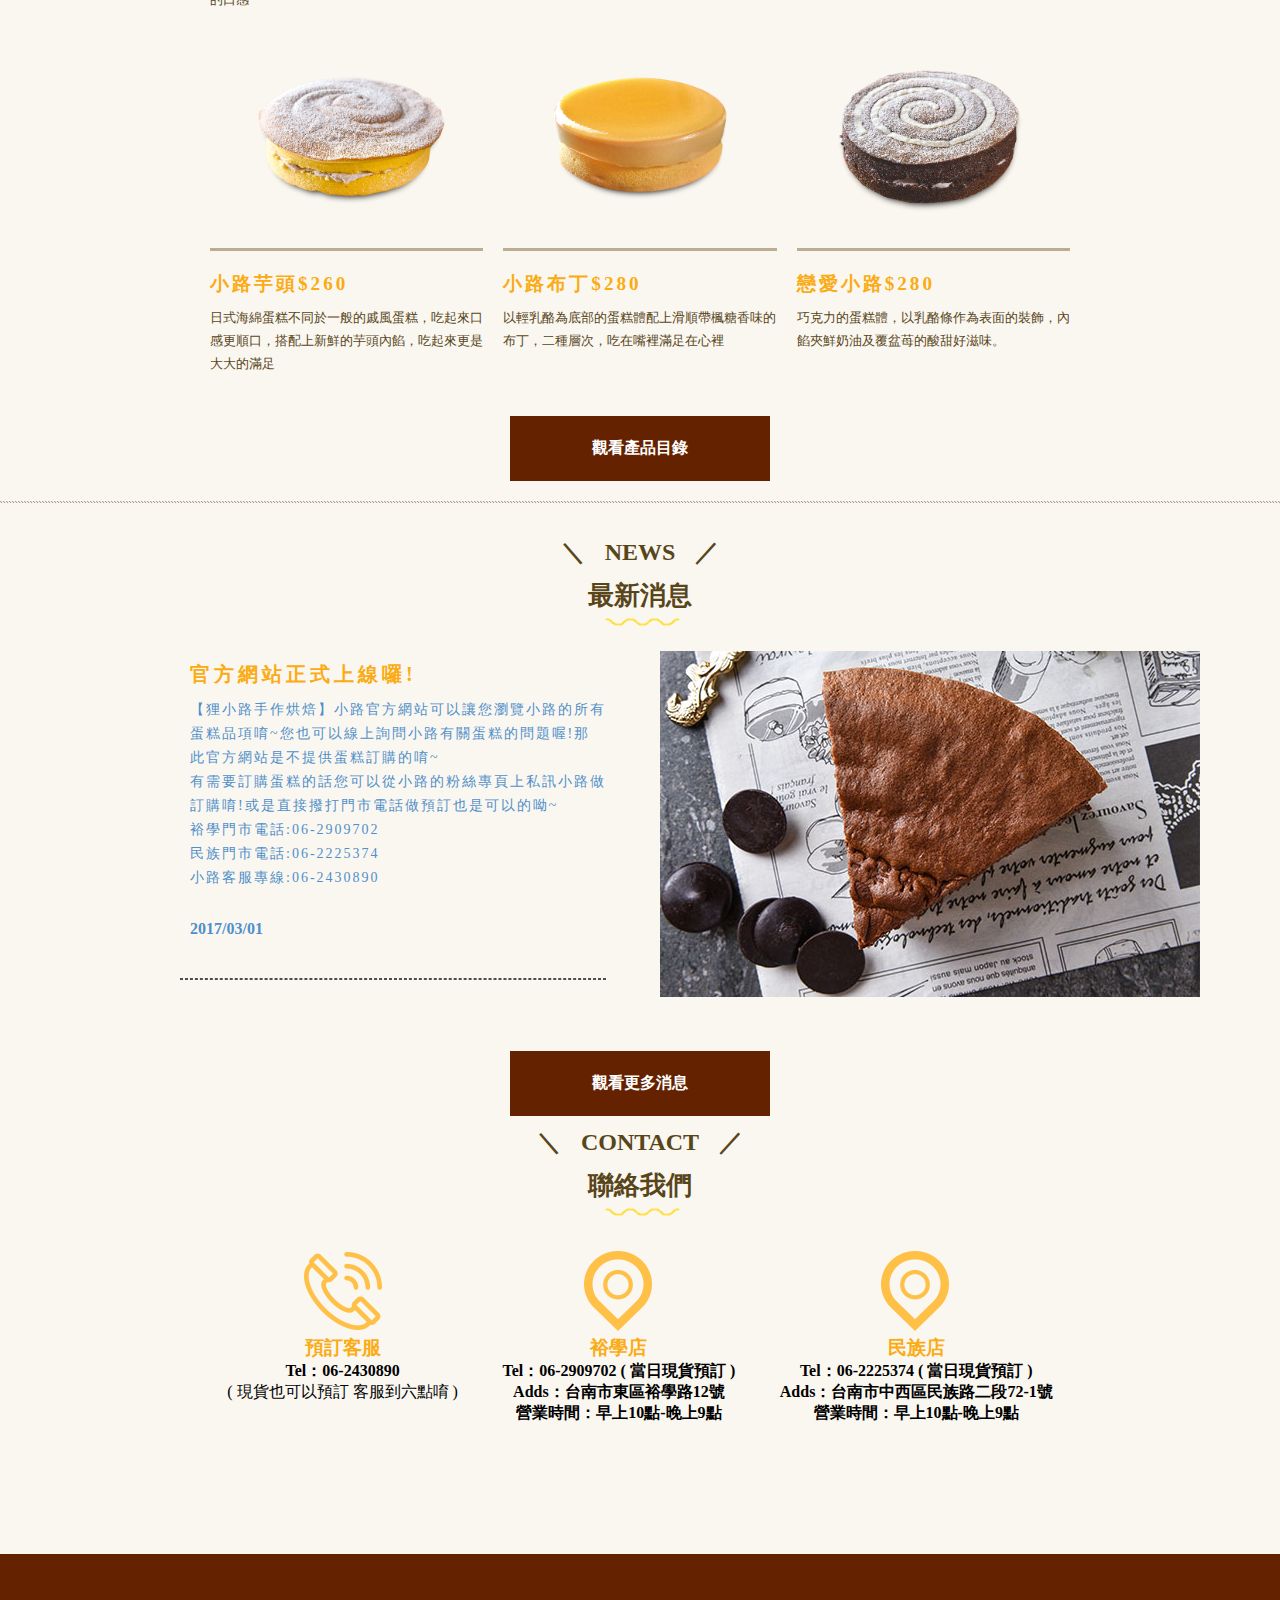
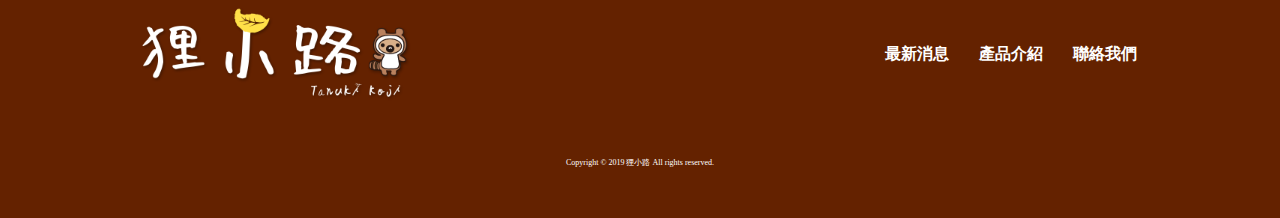
==== commit dea51a74: "最新消息" ====
--- a/index.html
+++ b/index.html
@@ -57,12 +57,15 @@
     </div>
     <div id="news">
       <h2>官方網站正式上線囉!</h2>
-      <p>【狸小路手作烘焙】小路官方網站可以讓您瀏覽小路的所有蛋糕品項唷~您也可以線上詢問小路有關蛋糕的問題喔!那此官方網站是不提供蛋糕訂購的唷~有需要訂購蛋糕的話您可以從小路的粉絲專頁上私訊小路做訂購唷!或是直接撥打門市電話做預訂也是可以的呦~</p>
-      <h4>裕學門市電話:06-2909702</h4>
-      <h4>民族門市電話:06-2225374</h4>
-      <h4>小路客服專線:06-2430890</h4>
-      <h4>2017/03/01</h4><img src="imgs/news.jpg" alt="最新消息"/>
-    </div><a class="btn-big" href="#">觀看更多消息</a>
+      <p>【狸小路手作烘焙】小路官方網站可以讓您瀏覽小路的所有蛋糕品項唷~您也可以線上詢問小路有關蛋糕的問題喔!那此官方網站是不提供蛋糕訂購的唷~</p>
+      <p>有需要訂購蛋糕的話您可以從小路的粉絲專頁上私訊小路做訂購唷!或是直接撥打門市電話做預訂也是可以的呦~</p>
+      <p>裕學門市電話:06-2909702</p>
+      <p>民族門市電話:06-2225374</p>
+      <p>小路客服專線:06-2430890</p>
+      <h4>2017/03/01</h4>
+      <hr/>
+    </div>
+    <div id="news-box"><img src="imgs/news.jpg" alt="最新消息"/></div><a class="btn-big" href="#">觀看更多消息</a>
     <div class="title-box">
       <h2 class="title">CONTACT</h2>
       <h1>聯絡我們</h1><img src="imgs/line.png" alt="線條"/>
--- a/style.css
+++ b/style.css
@@ -156,13 +156,38 @@
     margin:20px 0 20px 0;
 
 }
+/* 最新消息 */
 #news{
     text-align: left;
     display:inline-block;
-}
-#news img{
+    width: 45%;
+    padding:20px 0 20px 150px;
+}
+#news h2{
+    color:#fbab13;
+    padding:10px;
+    font-size: 20px;
+    letter-spacing: 4px;
+}
+#news p{
+    color:rgb(80, 143, 202);
+    letter-spacing: 2px;
+    line-height: 24px;
+    font-size: 14px;
+    padding-left: 10px;
+}
+#news h4{
+    color:rgb(80, 143, 202);
+    padding:30px 0 40px 10px;
+}
+#news hr{
+    border:0.5px dashed #4d4d4d;
+}
+#news-box{
     display:inline-block;
-    
+    width: 50%;
+    vertical-align: top;
+    padding:20px 0 50px 0;
 
 }
 #contact{
@@ -171,10 +196,14 @@
     /* 格線-框架-欄位：欄位尺寸 欄位尺寸 欄位尺寸 */
     grid-template-columns: auto auto auto;
     /* 格線-間隙 */
-    grid-gap: 10px;
+    grid-gap: 30px;
     padding:30px;
     margin:0 auto;
     text-align: center;
+    width:900px;
+}
+.contact-box h3{
+    color: #fbab13;
 }
 footer{
     background-color:#642200;
@@ -194,13 +223,43 @@
 @media screen and (max-width:1023px){
   
   #product{
-    grid-template-columns: 1fr 1fr ;
+      grid-template-columns: 1fr 1fr ;
+      width: 100%;
   }
 }
 /*當螢幕小於等於 767 像素 手機 */
 @media screen and (max-width:767px){
-  
+  #contact{
+      grid-template-columns: 1fr ;
+      width: 100%;
+  }
   #product{
-    grid-template-columns: 1fr ;
-  }
-}
+      grid-template-columns: 1fr ;
+      width: 100%;
+  }
+  #brands{
+      width: 100%;
+  }
+  #brands p{
+      width: 100%;
+  }
+  /* > 裡面第一層元素 */
+  #brands>img{
+      width: 100%;
+  }
+  #banner{
+      background-position: center 0;
+  }
+  nav{
+      text-align: center;
+      padding: 10px 0;
+  }
+  .logo{
+      width: 200px;
+  }
+  .link{
+      float: none;
+      padding:10px 0;
+  }
+
+}
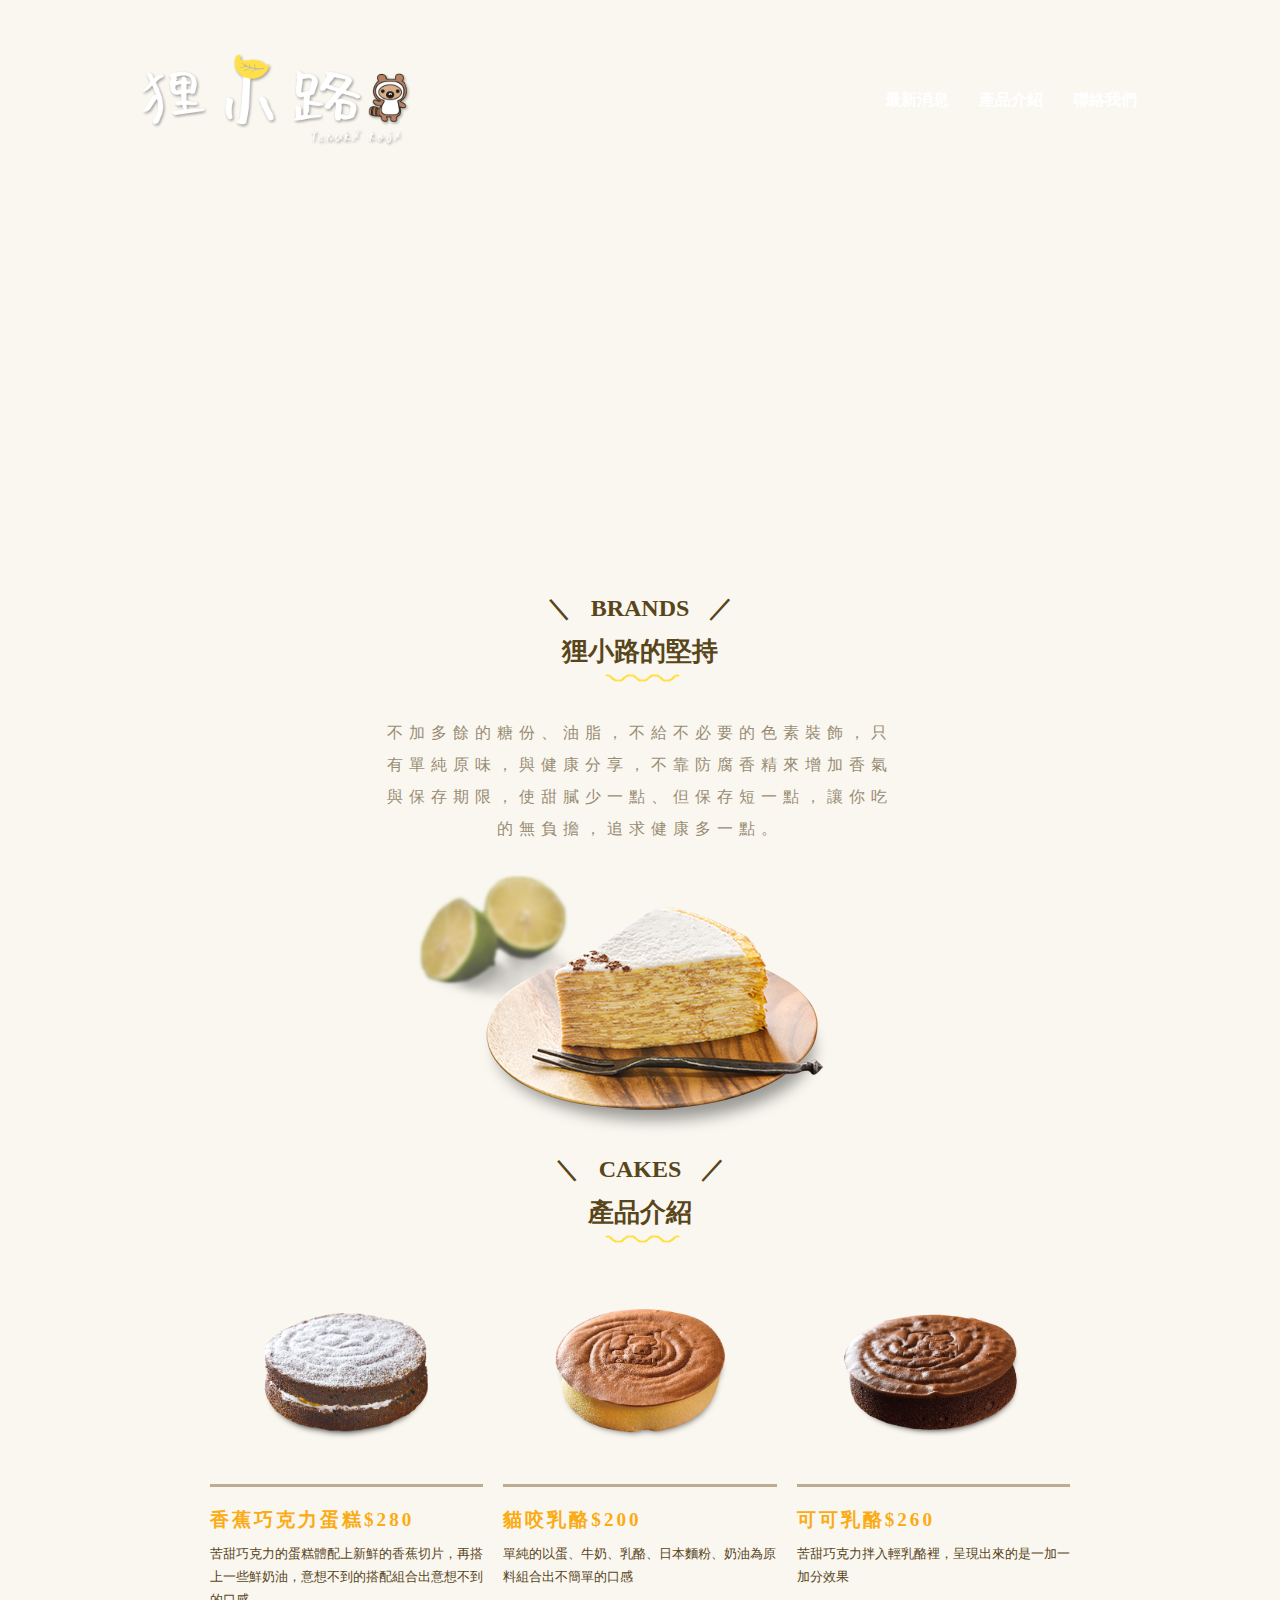
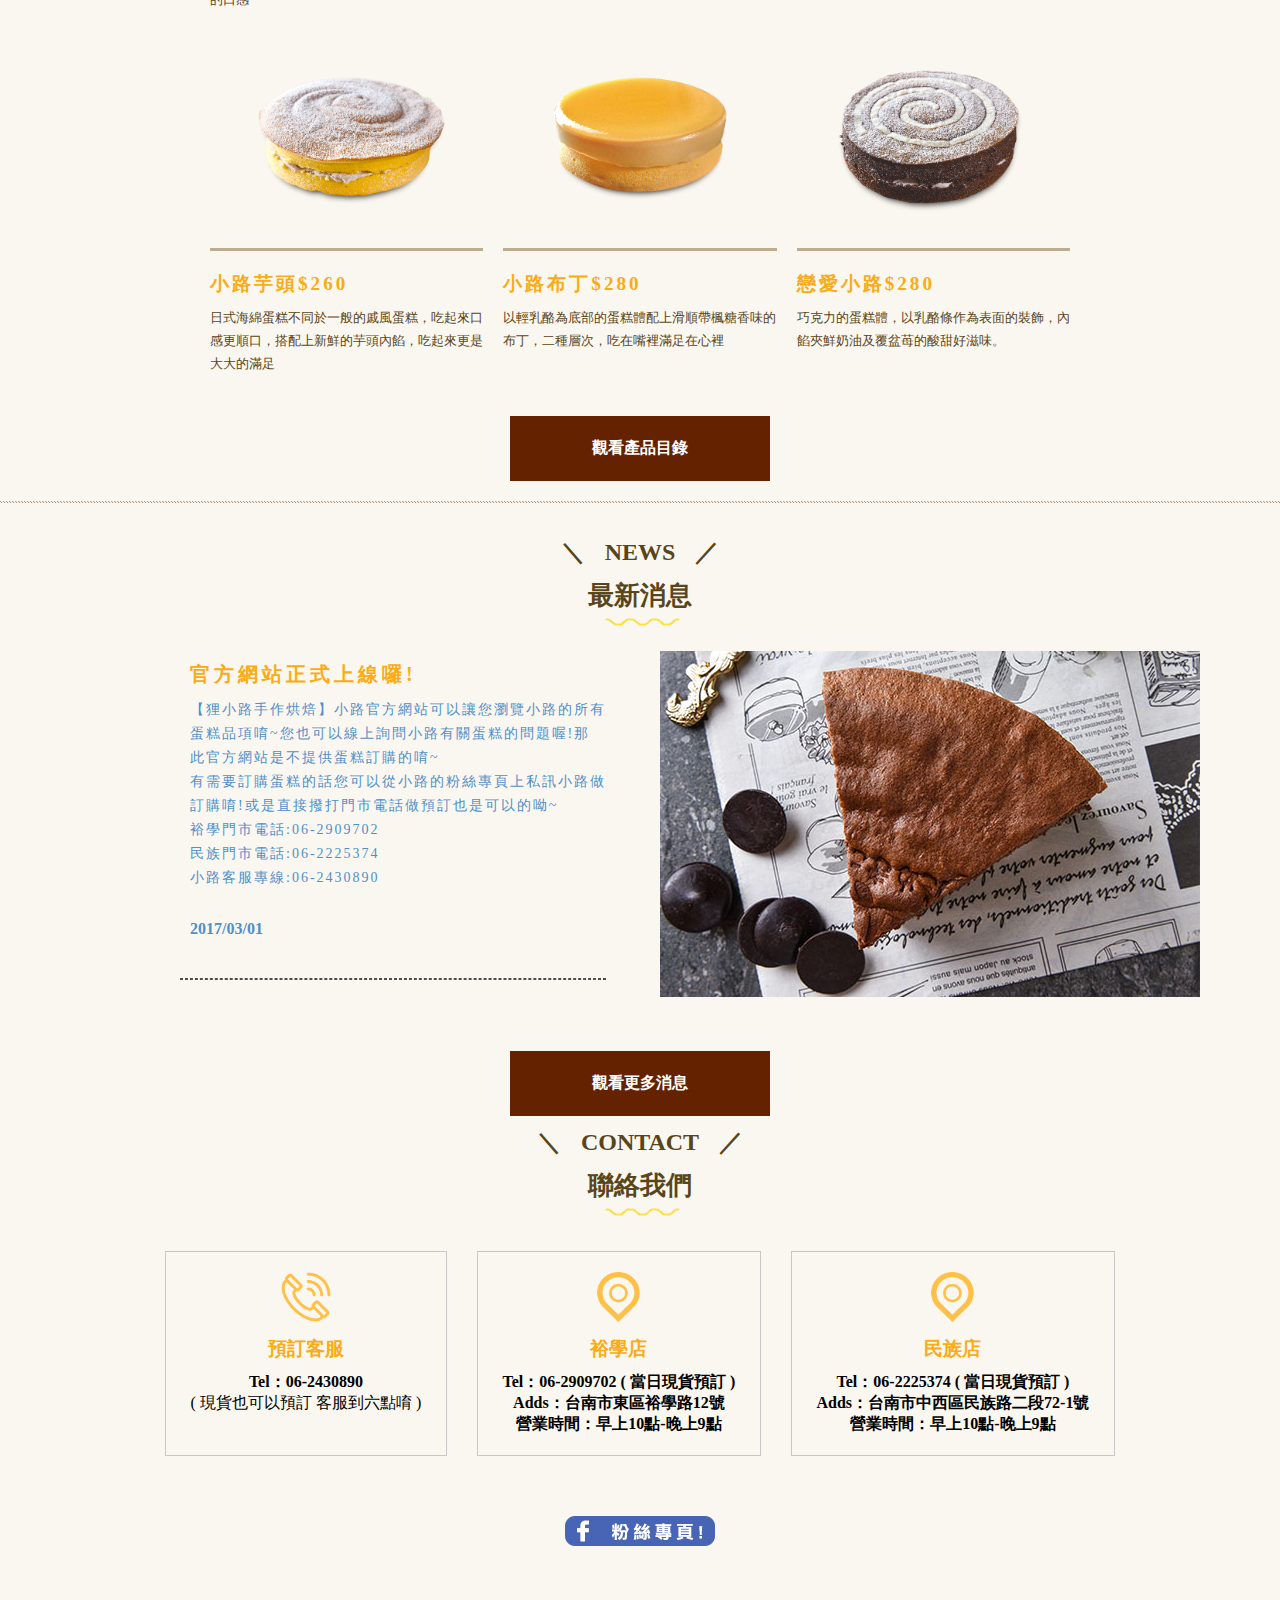
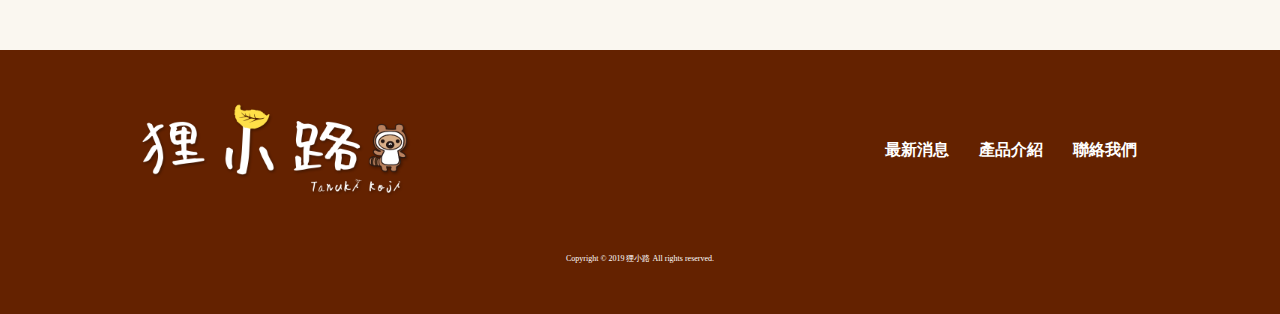
==== commit 43df646d: "聯絡我們" ====
--- a/index.html
+++ b/index.html
@@ -89,6 +89,7 @@
         <h4>營業時間：早上10點-晚上9點</h4>
       </div>
     </section>
+    <div id="fb"><a href="https://www.facebook.com/LiXiaoLuShouZuoHongBeiPingJiaDanGaoZhuanMai/"><img src="imgs/fb.png" alt="粉絲專頁"/></a></div>
     <footer>
       <nav><img class="logo" src="imgs/LOGO.png" alt="狸小路 LOGO"/>
         <div class="link"><a href="#">最新消息</a><a href="#">產品介紹</a><a href="#">聯絡我們</a></div>
--- a/style.css
+++ b/style.css
@@ -190,6 +190,7 @@
     padding:20px 0 50px 0;
 
 }
+/* 聯絡我們 */
 #contact{
     /* 顯示模式：格線 */
     display: grid;
@@ -197,14 +198,26 @@
     grid-template-columns: auto auto auto;
     /* 格線-間隙 */
     grid-gap: 30px;
-    padding:30px;
+    padding-top:30px;
     margin:0 auto;
     text-align: center;
-    width:900px;
+    width:950px;
+}
+.contact-box{
+    border:0.2px solid #c7c7c7;
+    padding:20px;
+}
+.contact-box img{
+    width: 50px;
 }
 .contact-box h3{
     color: #fbab13;
-}
+    padding: 10px;
+}
+#fb{
+    margin:60px auto;
+}
+/* footer */
 footer{
     background-color:#642200;
     color:#fff;
